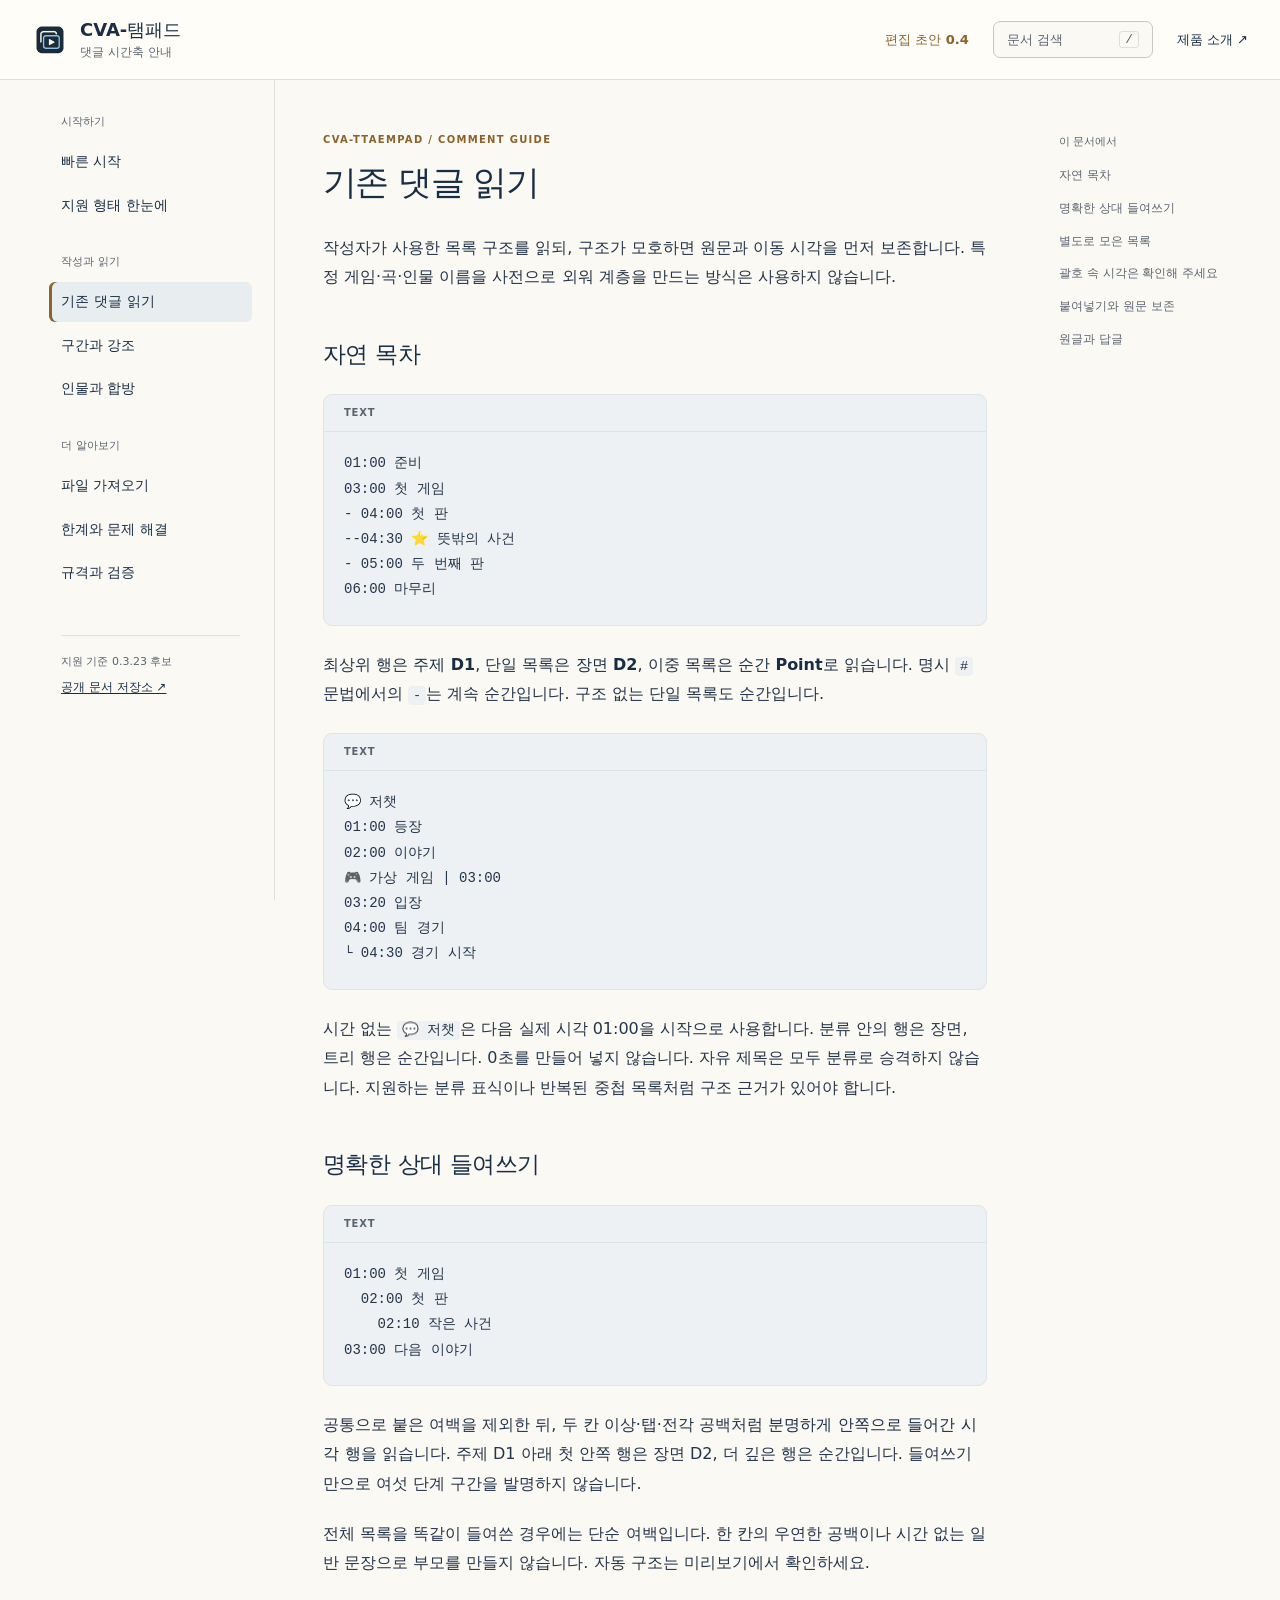
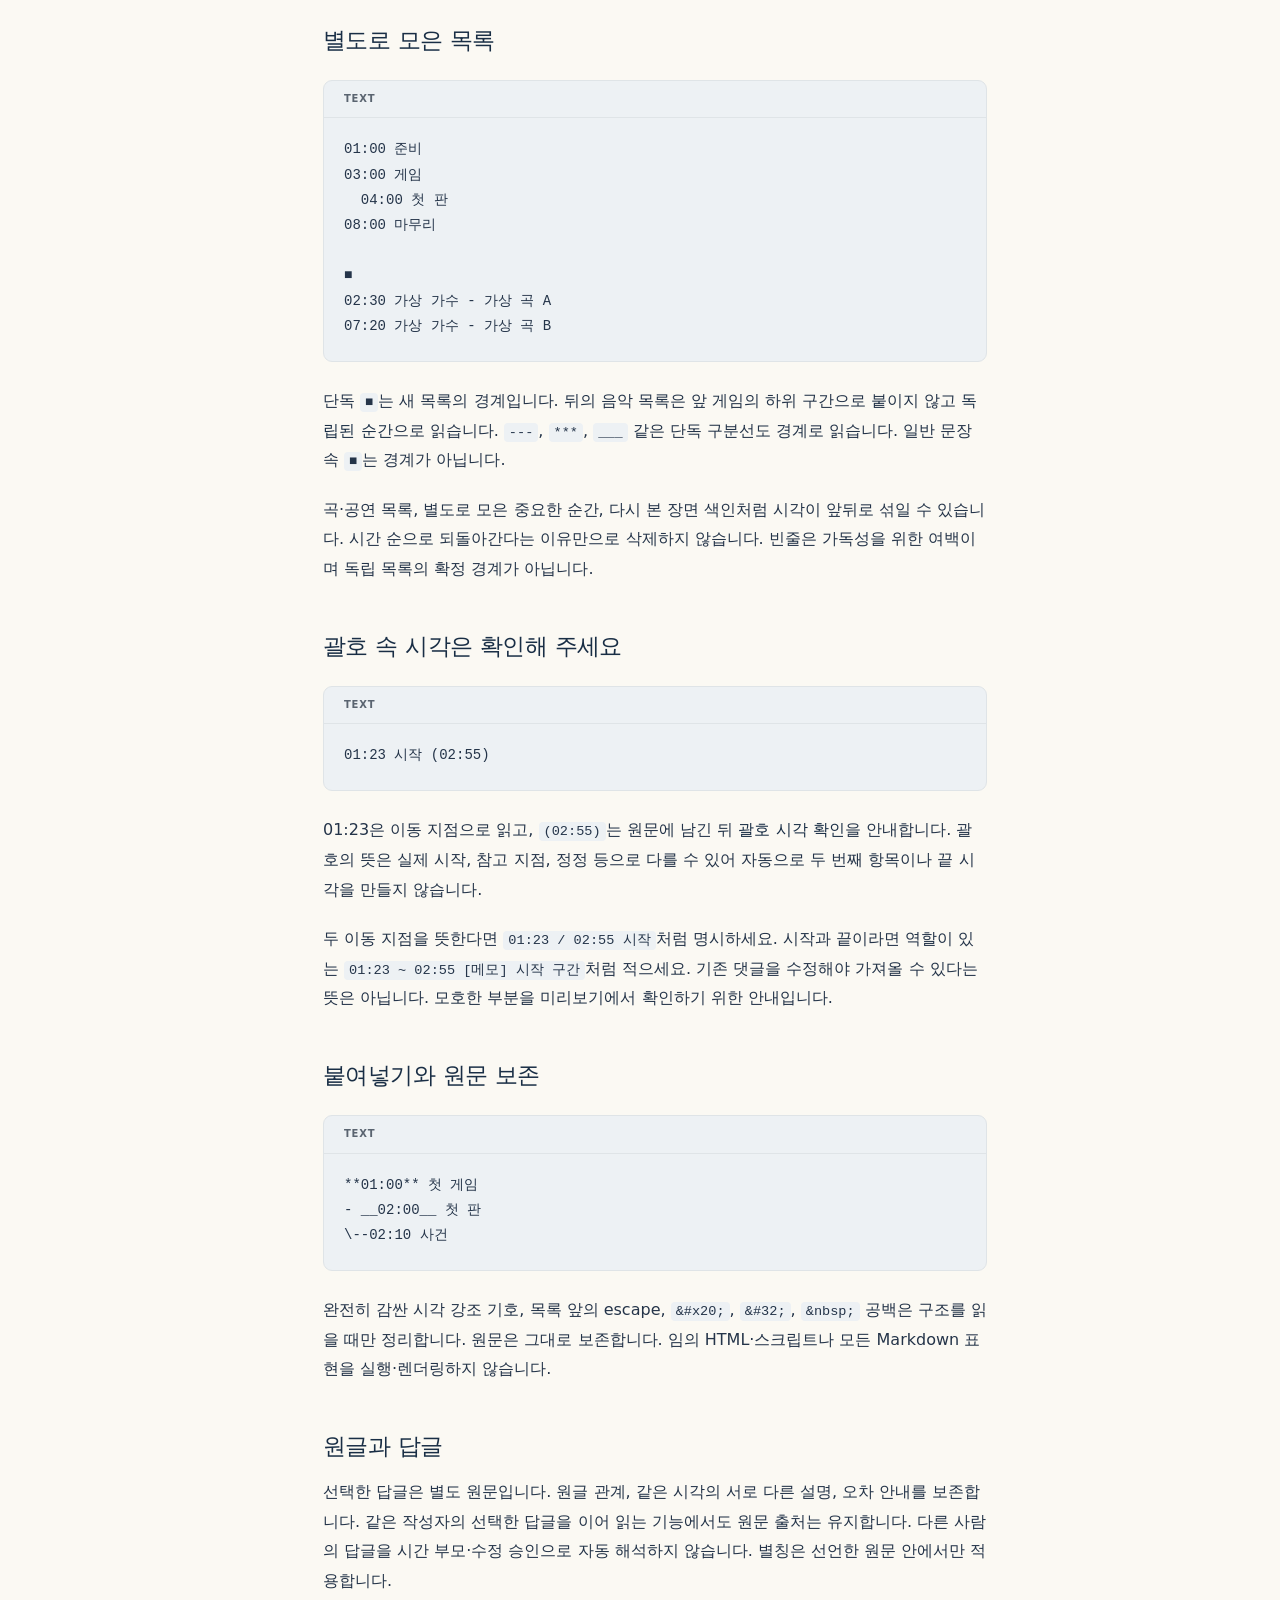
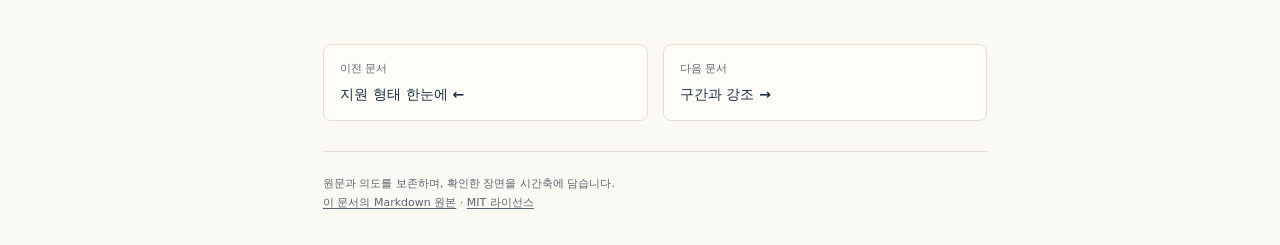
==== docs/existing.html @ ede3d22b "docs: publish selective CVA-탬패드 comment guide and reading site" ====
<!doctype html>
<html lang="ko">
<head>
  <meta charset="utf-8"><meta name="viewport" content="width=device-width,initial-scale=1">
  <title>기존 댓글 읽기 · CVA-탬패드 댓글 안내</title>
  <meta name="description" content="CVA-탬패드가 읽는 댓글 시각과 목차, 구간, 인물, 파일 형식을 예제로 설명합니다.">
  <meta name="color-scheme" content="light">
  <link rel="icon" href="assets/app-icon.png" type="image/png">
  <link rel="stylesheet" href="assets/site.css">
  <script src="assets/search-index.js" defer></script><script src="assets/site.js" defer></script>
</head>
<body>
  <a class="skip-link" href="#main">본문으로 건너뛰기</a>
  <header class="site-header">
    <a class="brand" href="index.html"><img src="assets/app-icon.png" alt="" width="36" height="36"><span>CVA-탬패드<small>댓글 시간축 안내</small></span></a>
    <div class="header-actions"><span class="version">편집 초안 0.4</span><button class="search-open" type="button" hidden>문서 검색 <kbd>/</kbd></button><a href="https://ttaem.com/brand/ttaempad">제품 소개 <span aria-hidden="true">↗</span></a></div>
  </header>
  <div class="site-layout">
    <aside class="sidebar"><details class="nav-drawer" open><summary>문서 목차</summary><nav aria-label="문서"><p class="nav-group">시작하기</p>
<a href="index.html">빠른 시작</a>
<a href="formats.html">지원 형태 한눈에</a>
<p class="nav-group">작성과 읽기</p>
<a href="existing.html" aria-current="page">기존 댓글 읽기</a>
<a href="ranges.html">구간과 강조</a>
<a href="people.html">인물과 합방</a>
<p class="nav-group">더 알아보기</p>
<a href="files.html">파일 가져오기</a>
<a href="limits.html">한계와 문제 해결</a>
<a href="reference.html">규격과 검증</a></nav><div class="sidebar-foot"><span>지원 기준 0.3.23 후보</span><a href="https://github.com/ttaem00/cva-ttaempad-timeline-spec">공개 문서 저장소 ↗</a></div></details></aside>
    <main id="main" tabindex="-1"><p class="eyebrow">CVA-TTAEMPAD / COMMENT GUIDE</p><article><h1 id="기존-댓글-읽기">기존 댓글 읽기</h1>
<p>작성자가 사용한 목록 구조를 읽되, 구조가 모호하면 원문과 이동 시각을 먼저 보존합니다. 특정 게임·곡·인물 이름을 사전으로 외워 계층을 만드는 방식은 사용하지 않습니다.</p>
<h2 id="자연-목차">자연 목차</h2>
<div class="code-example"><span class="code-label">TEXT</span><pre><code>01:00 준비
03:00 첫 게임
- 04:00 첫 판
--04:30 ⭐ 뜻밖의 사건
- 05:00 두 번째 판
06:00 마무리</code></pre></div>
<p>최상위 행은 <strong>주제 D1</strong>, 단일 목록은 <strong>장면 D2</strong>, 이중 목록은 <strong>순간 Point</strong>로 읽습니다. 명시 <code>#</code> 문법에서의 <code>-</code>는 계속 순간입니다. 구조 없는 단일 목록도 순간입니다.</p>
<div class="code-example"><span class="code-label">TEXT</span><pre><code>💬 저챗
01:00 등장
02:00 이야기
🎮 가상 게임 | 03:00
03:20 입장
04:00 팀 경기
└ 04:30 경기 시작</code></pre></div>
<p>시간 없는 <code>💬 저챗</code>은 다음 실제 시각 01:00을 시작으로 사용합니다. 분류 안의 행은 장면, 트리 행은 순간입니다. 0초를 만들어 넣지 않습니다. 자유 제목은 모두 분류로 승격하지 않습니다. 지원하는 분류 표식이나 반복된 중첩 목록처럼 구조 근거가 있어야 합니다.</p>
<h2 id="명확한-상대-들여쓰기">명확한 상대 들여쓰기</h2>
<div class="code-example"><span class="code-label">TEXT</span><pre><code>01:00 첫 게임
  02:00 첫 판
    02:10 작은 사건
03:00 다음 이야기</code></pre></div>
<p>공통으로 붙은 여백을 제외한 뒤, 두 칸 이상·탭·전각 공백처럼 <strong>분명하게 안쪽으로 들어간 시각 행</strong>을 읽습니다. 주제 D1 아래 첫 안쪽 행은 장면 D2, 더 깊은 행은 순간입니다. 들여쓰기만으로 여섯 단계 구간을 발명하지 않습니다.</p>
<p>전체 목록을 똑같이 들여쓴 경우에는 단순 여백입니다. 한 칸의 우연한 공백이나 시간 없는 일반 문장으로 부모를 만들지 않습니다. 자동 구조는 미리보기에서 확인하세요.</p>
<h2 id="별도로-모은-목록">별도로 모은 목록</h2>
<div class="code-example"><span class="code-label">TEXT</span><pre><code>01:00 준비
03:00 게임
  04:00 첫 판
08:00 마무리

■
02:30 가상 가수 - 가상 곡 A
07:20 가상 가수 - 가상 곡 B</code></pre></div>
<p>단독 <code>■</code>는 새 목록의 경계입니다. 뒤의 음악 목록은 앞 게임의 하위 구간으로 붙이지 않고 <strong>독립된 순간</strong>으로 읽습니다. <code>---</code>, <code>***</code>, <code>___</code> 같은 단독 구분선도 경계로 읽습니다. 일반 문장 속 <code>■</code>는 경계가 아닙니다.</p>
<p>곡·공연 목록, 별도로 모은 중요한 순간, 다시 본 장면 색인처럼 시각이 앞뒤로 섞일 수 있습니다. 시간 순으로 되돌아간다는 이유만으로 삭제하지 않습니다. 빈줄은 가독성을 위한 여백이며 독립 목록의 확정 경계가 아닙니다.</p>
<h2 id="괄호-속-시각은-확인해-주세요">괄호 속 시각은 확인해 주세요</h2>
<div class="code-example"><span class="code-label">TEXT</span><pre><code>01:23 시작 (02:55)</code></pre></div>
<p>01:23은 이동 지점으로 읽고, <code>(02:55)</code>는 원문에 남긴 뒤 <strong>괄호 시각 확인</strong>을 안내합니다. 괄호의 뜻은 실제 시작, 참고 지점, 정정 등으로 다를 수 있어 자동으로 두 번째 항목이나 끝 시각을 만들지 않습니다.</p>
<p>두 이동 지점을 뜻한다면 <code>01:23 / 02:55 시작</code>처럼 명시하세요. 시작과 끝이라면 역할이 있는 <code>01:23 ~ 02:55 [메모] 시작 구간</code>처럼 적으세요. 기존 댓글을 수정해야 가져올 수 있다는 뜻은 아닙니다. 모호한 부분을 미리보기에서 확인하기 위한 안내입니다.</p>
<h2 id="붙여넣기와-원문-보존">붙여넣기와 원문 보존</h2>
<div class="code-example"><span class="code-label">TEXT</span><pre><code>**01:00** 첫 게임
- __02:00__ 첫 판
\--02:10 사건</code></pre></div>
<p>완전히 감싼 시각 강조 기호, 목록 앞의 escape, <code>&amp;#x20;</code>, <code>&amp;#32;</code>, <code>&amp;nbsp;</code> 공백은 구조를 읽을 때만 정리합니다. 원문은 그대로 보존합니다. 임의 HTML·스크립트나 모든 Markdown 표현을 실행·렌더링하지 않습니다.</p>
<h2 id="원글과-답글">원글과 답글</h2>
<p>선택한 답글은 별도 원문입니다. 원글 관계, 같은 시각의 서로 다른 설명, 오차 안내를 보존합니다. 같은 작성자의 선택한 답글을 이어 읽는 기능에서도 원문 출처는 유지합니다. 다른 사람의 답글을 시간 부모·수정 승인으로 자동 해석하지 않습니다. 별칭은 선언한 원문 안에서만 적용합니다.</p></article><nav class="page-turn" aria-label="이전 다음 문서"><a href="formats.html"><small>이전 문서</small><span>지원 형태 한눈에 ←</span></a><a href="ranges.html"><small>다음 문서</small><span>구간과 강조 →</span></a></nav><footer>원문과 의도를 보존하며, 확인한 장면을 시간축에 담습니다.<br><a href="source/existing.md">이 문서의 Markdown 원본</a> · <a href="https://github.com/ttaem00/cva-ttaempad-timeline-spec/blob/main/LICENSE">MIT 라이선스</a></footer></main>
    <aside class="toc"><nav aria-label="현재 문서 목차"><p>이 문서에서</p><a class="toc-depth-2" href="#자연-목차">자연 목차</a><a class="toc-depth-2" href="#명확한-상대-들여쓰기">명확한 상대 들여쓰기</a><a class="toc-depth-2" href="#별도로-모은-목록">별도로 모은 목록</a><a class="toc-depth-2" href="#괄호-속-시각은-확인해-주세요">괄호 속 시각은 확인해 주세요</a><a class="toc-depth-2" href="#붙여넣기와-원문-보존">붙여넣기와 원문 보존</a><a class="toc-depth-2" href="#원글과-답글">원글과 답글</a></nav></aside>
  </div>
  <dialog id="search-dialog" aria-labelledby="search-title"><form method="dialog" class="search-head"><h2 id="search-title">문서 검색</h2><button aria-label="검색 닫기">닫기</button></form><label for="search-input">찾을 내용</label><input id="search-input" type="search" placeholder="예: 들여쓰기, 괄호, 합방" autocomplete="off"><p id="search-status" role="status">단어를 입력하면 문서를 찾습니다.</p><div id="search-results"></div></dialog>
  <noscript><p class="no-script">본문과 목차는 그대로 읽을 수 있습니다. 검색은 브라우저의 페이지 찾기(Ctrl+F)를 사용하세요.</p></noscript>
</body></html>
---- docs/assets/site.css ----
:root{--paper:#fbf9f3;--surface:#fffdf8;--navy:#192e45;--text:#243449;--muted:#5a6470;--brass:#8a622b;--line:#e2dfd5;--code:#edf1f4;--selected:#e8edf0;--focus:#285c91;font-family:system-ui,-apple-system,"Segoe UI","Malgun Gothic",sans-serif;color:var(--text);background:var(--paper);font-synthesis:none}*{box-sizing:border-box}body{margin:0}a{color:var(--navy);text-underline-offset:.2em}a:hover{color:#75551f}button,input,summary{font:inherit}button,summary{cursor:pointer}button{color:var(--navy);background:var(--surface);border:1px solid #c9c7bf;border-radius:7px;padding:.55rem .8rem}a:focus-visible,button:focus-visible,input:focus-visible,summary:focus-visible,.table-scroll:focus-visible{outline:3px solid var(--focus);outline-offset:4px}main:focus{outline:none}.skip-link{position:fixed;z-index:10;left:12px;top:10px;padding:10px 16px;background:var(--navy);color:white;transform:translateY(-160%)}.skip-link:focus{transform:translateY(0)}.site-header{height:80px;border-bottom:1px solid var(--line);display:flex;align-items:center;justify-content:space-between;padding:0 32px;gap:20px;background:var(--surface);position:sticky;top:0;z-index:3}.brand{display:flex;align-items:center;gap:12px;text-decoration:none;font-size:18px;font-weight:750}.brand small{display:block;font-size:12px;color:var(--muted);font-weight:500;margin-top:2px}.header-actions{display:flex;align-items:center;gap:24px;font-size:13px}.header-actions>a{text-decoration:none}.version{color:var(--brass);font-weight:600}.search-open{min-width:160px;text-align:left;background:var(--paper);color:var(--muted);font-size:13px}.search-open kbd{float:right;border:1px solid var(--line);padding:0 5px;border-radius:3px}.site-layout{display:grid;grid-template-columns:248px minmax(0,760px) 218px;max-width:1420px;margin:auto;justify-content:center}.sidebar{border-right:1px solid var(--line);padding:34px 22px;position:sticky;top:80px;height:calc(100vh - 80px);overflow-y:auto}.nav-drawer>summary{display:none}.sidebar nav{display:grid;gap:4px}.nav-group{font-size:11px;color:var(--muted);font-weight:650;margin:25px 12px 9px}.nav-group:first-child{margin-top:0}.sidebar nav>a{font-size:14px;text-decoration:none;padding:10px 12px;border-radius:6px;line-height:1.4}.sidebar nav>a[aria-current]{background:var(--selected);font-weight:700;color:var(--navy);box-shadow:inset 3px 0 var(--brass)}.sidebar-foot{margin:42px 12px 0;padding-top:18px;border-top:1px solid var(--line);display:grid;gap:10px;font-size:11px;color:var(--muted)}.sidebar-foot a{font-size:12px}main{padding:54px 48px 32px;min-width:0}.eyebrow{font-size:10px;letter-spacing:.13em;color:var(--brass);font-weight:650;margin:0 0 14px}article{font-size:16px;line-height:1.85;overflow-wrap:anywhere}h1,h2,h3,h4,h5,h6{color:var(--navy);line-height:1.4;letter-spacing:-.025em;scroll-margin-top:108px}h1{font-size:34px;margin:0 0 26px;letter-spacing:-.045em}h2{font-size:23px;margin:46px 0 15px}h3{font-size:19px;margin:32px 0 12px}h4,h5,h6{font-size:17px;margin:25px 0 10px}article p{margin:0 0 20px}article strong{font-weight:700;color:var(--navy)}article ul,article ol{padding-left:24px;margin:15px 0 25px}article li{padding-left:4px;margin:8px 0}article code{font-family:ui-monospace,"Cascadia Code",Consolas,monospace;background:var(--code);font-size:.85em;padding:2px 5px;border-radius:4px;word-break:normal}article pre{margin:0;white-space:pre;overflow-x:auto;padding:19px 20px 22px;line-height:1.8;font-size:14px;tab-size:2}article pre code{background:none;padding:0;font-size:inherit;border-radius:0}.code-example{background:var(--code);border:1px solid #dfe4e7;border-radius:9px;margin:24px 0}.code-label{display:block;font-size:10px;letter-spacing:.08em;font-weight:650;color:var(--muted);border-bottom:1px solid #dfe4e7;padding:9px 20px}article table{width:100%;border-collapse:collapse;font-size:13px;line-height:1.65}article th{text-align:left;color:var(--navy);background:#f0efe7;font-weight:700;white-space:nowrap}article th,article td{padding:12px 13px;border-bottom:1px solid var(--line);vertical-align:top}.table-scroll{overflow-x:auto;margin:23px 0;border:1px solid var(--line);border-radius:8px}article table tr:last-child td{border-bottom:0}article td code{font-size:12px}blockquote{margin:22px 0;border-left:3px solid var(--brass);padding:10px 18px;background:#f3efe4}.toc{padding:54px 24px;position:sticky;top:80px;height:calc(100vh - 80px);overflow-y:auto}.toc nav{display:grid;gap:13px}.toc p{font-size:11px;color:var(--muted);margin:0 0 4px}.toc a{font-size:12px;line-height:1.65;color:var(--muted);text-decoration:none}.toc a:hover{color:var(--navy);text-decoration:underline}.page-turn{display:flex;gap:15px;margin:48px 0 30px}.page-turn>a{flex:1;padding:16px;border:1px solid var(--line);border-radius:8px;text-decoration:none;background:var(--surface)}.page-turn small{display:block;font-size:11px;color:var(--muted);margin-bottom:8px}.page-turn span{font-size:14px;font-weight:600}footer{font-size:11px;line-height:1.8;color:var(--muted);padding-top:22px;border-top:1px solid var(--line)}footer a{color:var(--muted)}dialog{border:1px solid var(--line);border-radius:12px;padding:24px;width:min(640px,calc(100vw - 32px));max-height:80vh;color:var(--text);background:var(--surface)}dialog::backdrop{background:rgb(16 31 46 / .45)}.search-head{display:flex;align-items:center;justify-content:space-between;margin-bottom:20px}.search-head h2{font-size:20px;margin:0}dialog label{display:block;font-size:13px;font-weight:650;margin-bottom:8px}dialog input{width:100%;padding:12px 14px;border:1px solid #a9b4bc;border-radius:6px;background:white;color:var(--text)}#search-status{font-size:12px;color:var(--muted);line-height:1.6}#search-results{display:grid;gap:7px}#search-results a{display:block;padding:12px;border:1px solid var(--line);border-radius:6px;text-decoration:none;font-size:14px}.no-script{padding:10px 24px;font-size:12px;background:#f0eadb}[hidden]{display:none!important}@media(max-width:1250px){.site-layout{grid-template-columns:220px minmax(0,760px)}.toc{display:none}.sidebar{padding-left:17px;padding-right:17px}.site-header{padding:0 24px}}@media(max-width:800px){.site-header{height:auto;min-height:72px;padding:14px 20px;position:static;align-items:flex-start}.brand{font-size:16px;gap:8px}.brand img{width:32px;height:32px}.header-actions{gap:10px;flex-wrap:wrap;justify-content:flex-end}.header-actions>a,.version{display:none}.search-open{min-width:110px;padding:9px 10px}.site-layout{display:block}.sidebar{position:static;height:auto;border-right:0;border-bottom:1px solid var(--line);padding:0 20px;background:var(--surface)}.nav-drawer>summary{display:list-item;padding:15px 0;font-size:14px;font-weight:650}.nav-drawer nav{grid-template-columns:1fr 1fr;padding:6px 0 20px}.nav-group{grid-column:1/-1;margin:15px 12px 3px}.sidebar-foot{display:none}main{padding:36px 24px}h1{font-size:29px}h2{font-size:21px;margin-top:36px}article{font-size:15px}article pre{font-size:12px;padding:14px}.table-scroll{margin-left:0;margin-right:0}article th,article td{padding:10px;min-width:96px}h1,h2,h3{scroll-margin-top:24px}.eyebrow{font-size:9px}.page-turn{gap:10px}.page-turn>a{padding:12px}.page-turn span{font-size:13px}}@media print{.site-header,.sidebar,.toc,.page-turn,dialog,.no-script{display:none}.site-layout{display:block}main{padding:0;max-width:none}article{font-size:11pt}a{color:inherit}pre{white-space:pre-wrap!important}h2{break-after:avoid}.code-example,table{break-inside:avoid}footer{margin-top:24px}}
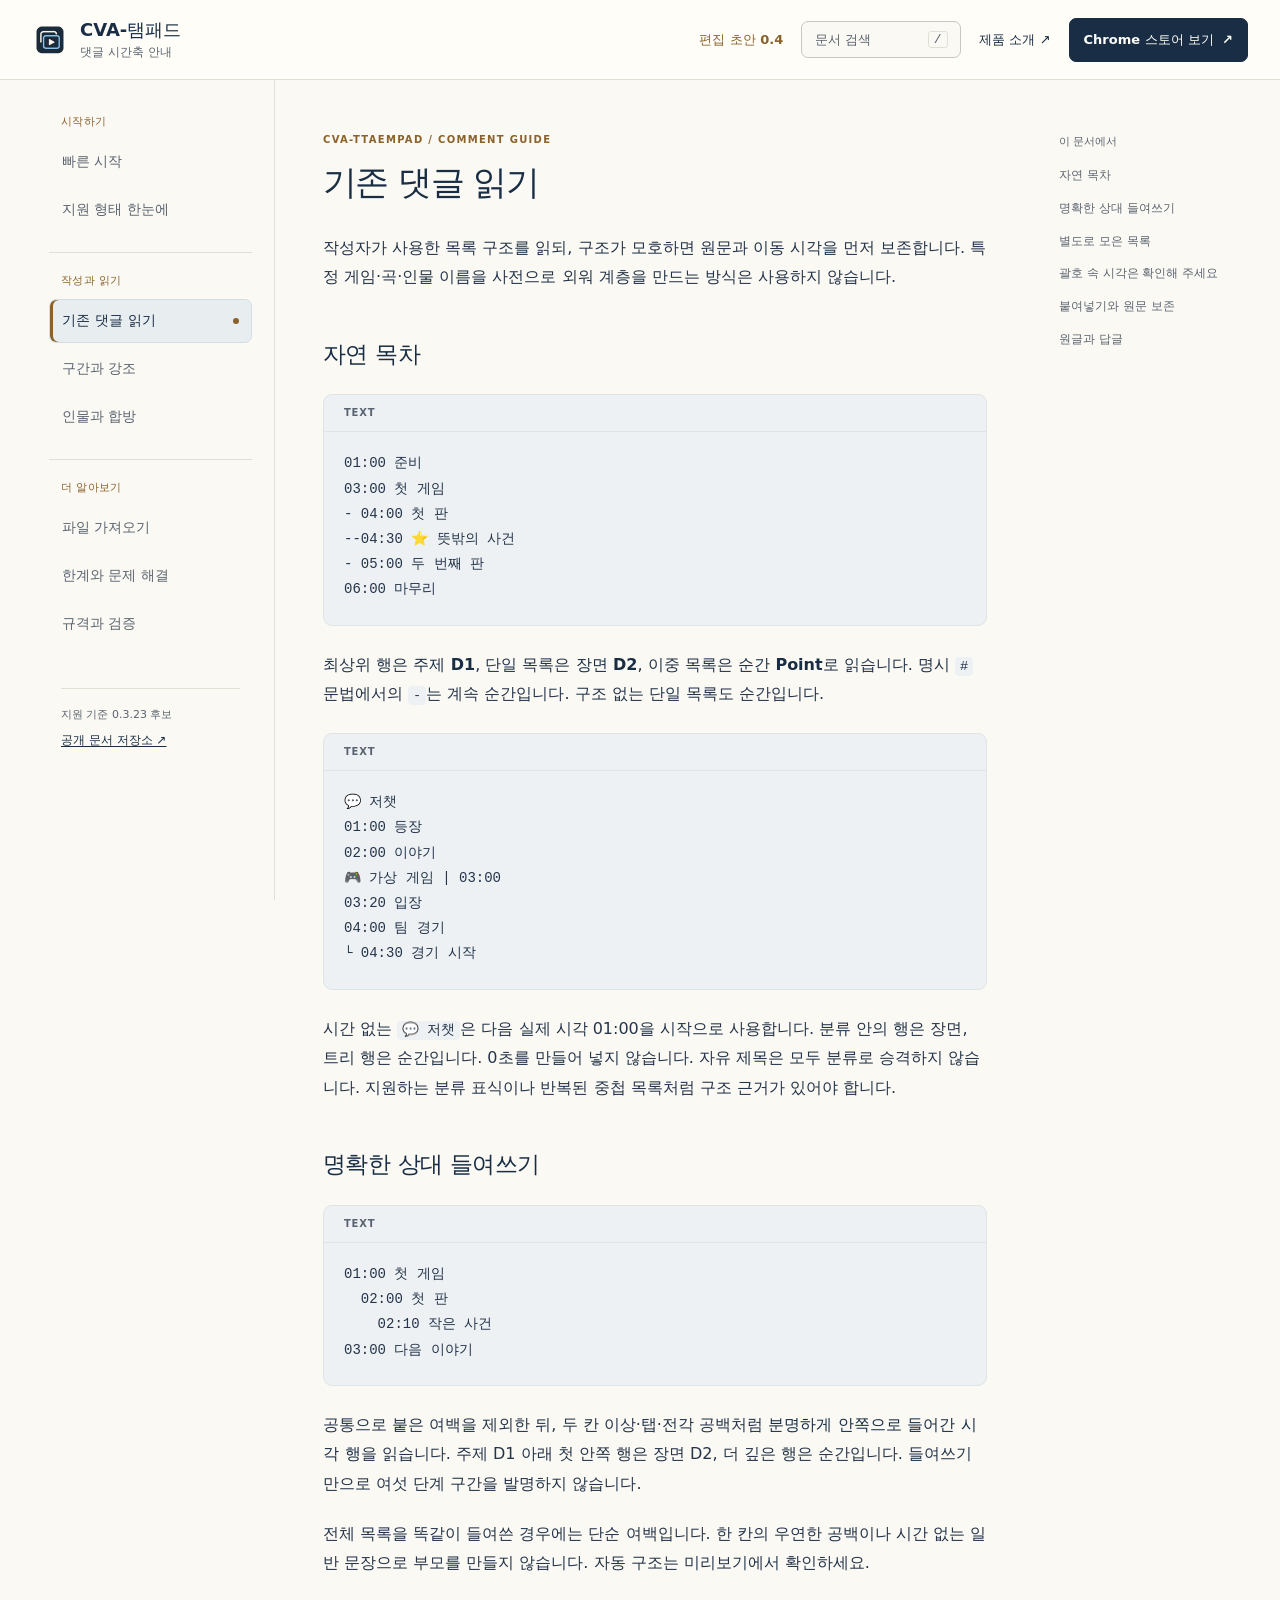
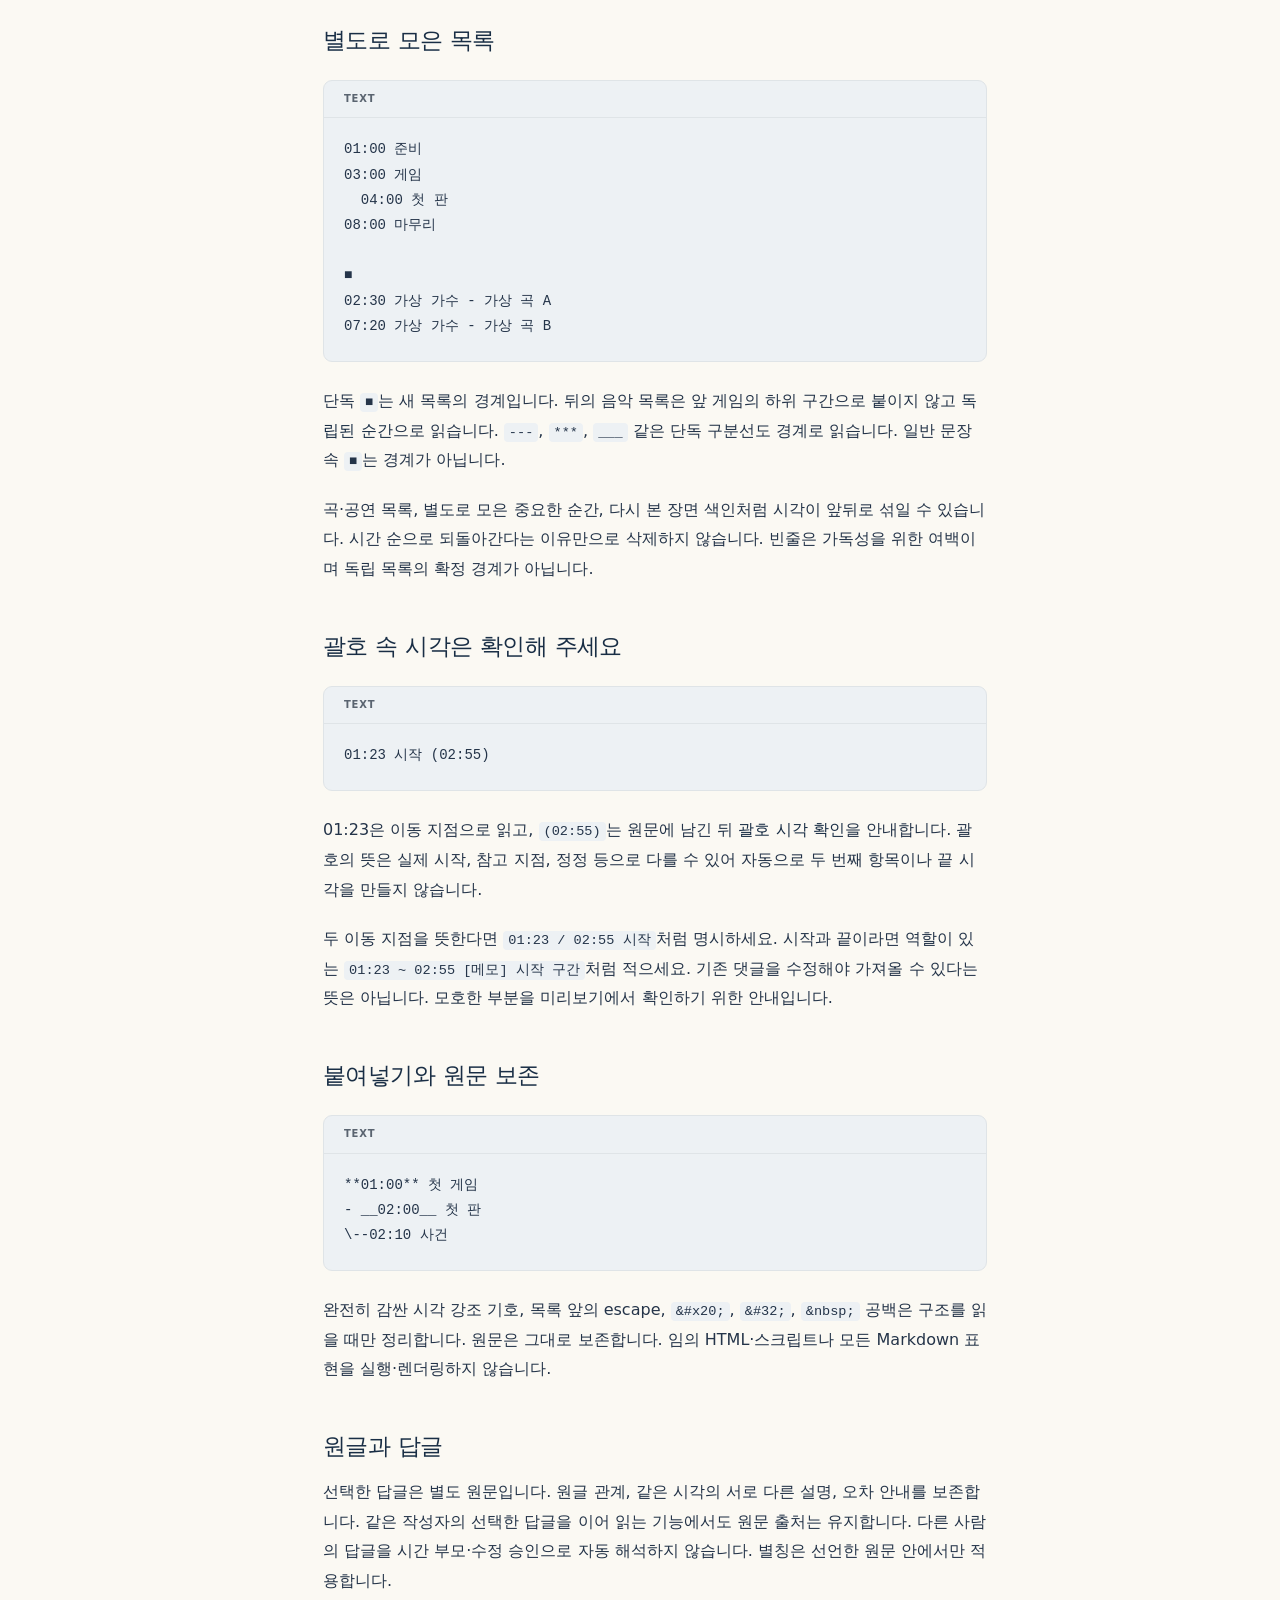
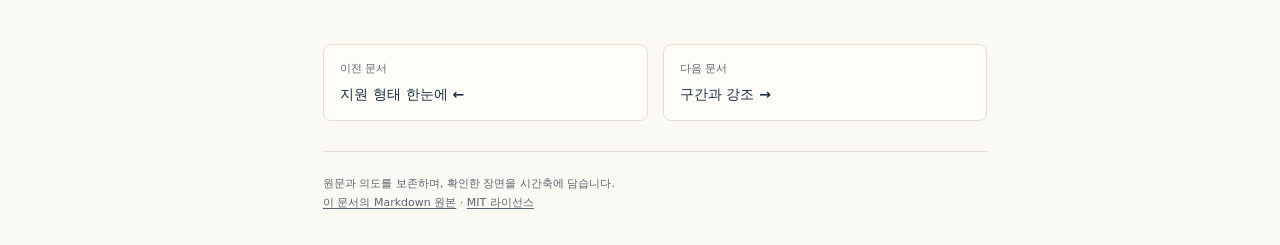
==== commit eabf788a: "docs: refine navigation and show actual editor timeline" ====
--- a/docs/existing.html
+++ b/docs/existing.html
@@ -13,20 +13,23 @@
   <a class="skip-link" href="#main">본문으로 건너뛰기</a>
   <header class="site-header">
     <a class="brand" href="index.html"><img src="assets/app-icon.png" alt="" width="36" height="36"><span>CVA-탬패드<small>댓글 시간축 안내</small></span></a>
-    <div class="header-actions"><span class="version">편집 초안 0.4</span><button class="search-open" type="button" hidden>문서 검색 <kbd>/</kbd></button><a href="https://ttaem.com/brand/ttaempad">제품 소개 <span aria-hidden="true">↗</span></a></div>
+    <div class="header-actions"><span class="version">편집 초안 0.4</span><button class="search-open" type="button" hidden>문서 검색 <kbd>/</kbd></button><a class="product-link" href="https://ttaem.com/brand/ttaempad">제품 소개 <span aria-hidden="true">↗</span></a><a class="store-cta" href="https://chromewebstore.google.com/detail/ajokeikoipagcdnpdkkbamidkjgeghon/preview?hl=ko&amp;authuser=0">Chrome 스토어 보기 <span aria-hidden="true">↗</span></a></div>
   </header>
   <div class="site-layout">
-    <aside class="sidebar"><details class="nav-drawer" open><summary>문서 목차</summary><nav aria-label="문서"><p class="nav-group">시작하기</p>
+    <aside class="sidebar"><details class="nav-drawer" open><summary>문서 목차</summary><nav aria-label="문서"><div class="nav-section" role="group" aria-labelledby="nav-시작하기"><p id="nav-시작하기" class="nav-group">시작하기</p>
 <a href="index.html">빠른 시작</a>
 <a href="formats.html">지원 형태 한눈에</a>
-<p class="nav-group">작성과 읽기</p>
+</div>
+<div class="nav-section" role="group" aria-labelledby="nav-작성과-읽기"><p id="nav-작성과-읽기" class="nav-group">작성과 읽기</p>
 <a href="existing.html" aria-current="page">기존 댓글 읽기</a>
 <a href="ranges.html">구간과 강조</a>
 <a href="people.html">인물과 합방</a>
-<p class="nav-group">더 알아보기</p>
+</div>
+<div class="nav-section" role="group" aria-labelledby="nav-더-알아보기"><p id="nav-더-알아보기" class="nav-group">더 알아보기</p>
 <a href="files.html">파일 가져오기</a>
 <a href="limits.html">한계와 문제 해결</a>
-<a href="reference.html">규격과 검증</a></nav><div class="sidebar-foot"><span>지원 기준 0.3.23 후보</span><a href="https://github.com/ttaem00/cva-ttaempad-timeline-spec">공개 문서 저장소 ↗</a></div></details></aside>
+<a href="reference.html">규격과 검증</a>
+</div></nav><div class="sidebar-foot"><span>지원 기준 0.3.23 후보</span><a href="https://github.com/ttaem00/cva-ttaempad-timeline-spec">공개 문서 저장소 ↗</a></div></details></aside>
     <main id="main" tabindex="-1"><p class="eyebrow">CVA-TTAEMPAD / COMMENT GUIDE</p><article><h1 id="기존-댓글-읽기">기존 댓글 읽기</h1>
 <p>작성자가 사용한 목록 구조를 읽되, 구조가 모호하면 원문과 이동 시각을 먼저 보존합니다. 특정 게임·곡·인물 이름을 사전으로 외워 계층을 만드는 방식은 사용하지 않습니다.</p>
 <h2 id="자연-목차">자연 목차</h2>
--- a/docs/assets/site.css
+++ b/docs/assets/site.css
@@ -1 +1,138 @@
-:root{--paper:#fbf9f3;--surface:#fffdf8;--navy:#192e45;--text:#243449;--muted:#5a6470;--brass:#8a622b;--line:#e2dfd5;--code:#edf1f4;--selected:#e8edf0;--focus:#285c91;font-family:system-ui,-apple-system,"Segoe UI","Malgun Gothic",sans-serif;color:var(--text);background:var(--paper);font-synthesis:none}*{box-sizing:border-box}body{margin:0}a{color:var(--navy);text-underline-offset:.2em}a:hover{color:#75551f}button,input,summary{font:inherit}button,summary{cursor:pointer}button{color:var(--navy);background:var(--surface);border:1px solid #c9c7bf;border-radius:7px;padding:.55rem .8rem}a:focus-visible,button:focus-visible,input:focus-visible,summary:focus-visible,.table-scroll:focus-visible{outline:3px solid var(--focus);outline-offset:4px}main:focus{outline:none}.skip-link{position:fixed;z-index:10;left:12px;top:10px;padding:10px 16px;background:var(--navy);color:white;transform:translateY(-160%)}.skip-link:focus{transform:translateY(0)}.site-header{height:80px;border-bottom:1px solid var(--line);display:flex;align-items:center;justify-content:space-between;padding:0 32px;gap:20px;background:var(--surface);position:sticky;top:0;z-index:3}.brand{display:flex;align-items:center;gap:12px;text-decoration:none;font-size:18px;font-weight:750}.brand small{display:block;font-size:12px;color:var(--muted);font-weight:500;margin-top:2px}.header-actions{display:flex;align-items:center;gap:24px;font-size:13px}.header-actions>a{text-decoration:none}.version{color:var(--brass);font-weight:600}.search-open{min-width:160px;text-align:left;background:var(--paper);color:var(--muted);font-size:13px}.search-open kbd{float:right;border:1px solid var(--line);padding:0 5px;border-radius:3px}.site-layout{display:grid;grid-template-columns:248px minmax(0,760px) 218px;max-width:1420px;margin:auto;justify-content:center}.sidebar{border-right:1px solid var(--line);padding:34px 22px;position:sticky;top:80px;height:calc(100vh - 80px);overflow-y:auto}.nav-drawer>summary{display:none}.sidebar nav{display:grid;gap:4px}.nav-group{font-size:11px;color:var(--muted);font-weight:650;margin:25px 12px 9px}.nav-group:first-child{margin-top:0}.sidebar nav>a{font-size:14px;text-decoration:none;padding:10px 12px;border-radius:6px;line-height:1.4}.sidebar nav>a[aria-current]{background:var(--selected);font-weight:700;color:var(--navy);box-shadow:inset 3px 0 var(--brass)}.sidebar-foot{margin:42px 12px 0;padding-top:18px;border-top:1px solid var(--line);display:grid;gap:10px;font-size:11px;color:var(--muted)}.sidebar-foot a{font-size:12px}main{padding:54px 48px 32px;min-width:0}.eyebrow{font-size:10px;letter-spacing:.13em;color:var(--brass);font-weight:650;margin:0 0 14px}article{font-size:16px;line-height:1.85;overflow-wrap:anywhere}h1,h2,h3,h4,h5,h6{color:var(--navy);line-height:1.4;letter-spacing:-.025em;scroll-margin-top:108px}h1{font-size:34px;margin:0 0 26px;letter-spacing:-.045em}h2{font-size:23px;margin:46px 0 15px}h3{font-size:19px;margin:32px 0 12px}h4,h5,h6{font-size:17px;margin:25px 0 10px}article p{margin:0 0 20px}article strong{font-weight:700;color:var(--navy)}article ul,article ol{padding-left:24px;margin:15px 0 25px}article li{padding-left:4px;margin:8px 0}article code{font-family:ui-monospace,"Cascadia Code",Consolas,monospace;background:var(--code);font-size:.85em;padding:2px 5px;border-radius:4px;word-break:normal}article pre{margin:0;white-space:pre;overflow-x:auto;padding:19px 20px 22px;line-height:1.8;font-size:14px;tab-size:2}article pre code{background:none;padding:0;font-size:inherit;border-radius:0}.code-example{background:var(--code);border:1px solid #dfe4e7;border-radius:9px;margin:24px 0}.code-label{display:block;font-size:10px;letter-spacing:.08em;font-weight:650;color:var(--muted);border-bottom:1px solid #dfe4e7;padding:9px 20px}article table{width:100%;border-collapse:collapse;font-size:13px;line-height:1.65}article th{text-align:left;color:var(--navy);background:#f0efe7;font-weight:700;white-space:nowrap}article th,article td{padding:12px 13px;border-bottom:1px solid var(--line);vertical-align:top}.table-scroll{overflow-x:auto;margin:23px 0;border:1px solid var(--line);border-radius:8px}article table tr:last-child td{border-bottom:0}article td code{font-size:12px}blockquote{margin:22px 0;border-left:3px solid var(--brass);padding:10px 18px;background:#f3efe4}.toc{padding:54px 24px;position:sticky;top:80px;height:calc(100vh - 80px);overflow-y:auto}.toc nav{display:grid;gap:13px}.toc p{font-size:11px;color:var(--muted);margin:0 0 4px}.toc a{font-size:12px;line-height:1.65;color:var(--muted);text-decoration:none}.toc a:hover{color:var(--navy);text-decoration:underline}.page-turn{display:flex;gap:15px;margin:48px 0 30px}.page-turn>a{flex:1;padding:16px;border:1px solid var(--line);border-radius:8px;text-decoration:none;background:var(--surface)}.page-turn small{display:block;font-size:11px;color:var(--muted);margin-bottom:8px}.page-turn span{font-size:14px;font-weight:600}footer{font-size:11px;line-height:1.8;color:var(--muted);padding-top:22px;border-top:1px solid var(--line)}footer a{color:var(--muted)}dialog{border:1px solid var(--line);border-radius:12px;padding:24px;width:min(640px,calc(100vw - 32px));max-height:80vh;color:var(--text);background:var(--surface)}dialog::backdrop{background:rgb(16 31 46 / .45)}.search-head{display:flex;align-items:center;justify-content:space-between;margin-bottom:20px}.search-head h2{font-size:20px;margin:0}dialog label{display:block;font-size:13px;font-weight:650;margin-bottom:8px}dialog input{width:100%;padding:12px 14px;border:1px solid #a9b4bc;border-radius:6px;background:white;color:var(--text)}#search-status{font-size:12px;color:var(--muted);line-height:1.6}#search-results{display:grid;gap:7px}#search-results a{display:block;padding:12px;border:1px solid var(--line);border-radius:6px;text-decoration:none;font-size:14px}.no-script{padding:10px 24px;font-size:12px;background:#f0eadb}[hidden]{display:none!important}@media(max-width:1250px){.site-layout{grid-template-columns:220px minmax(0,760px)}.toc{display:none}.sidebar{padding-left:17px;padding-right:17px}.site-header{padding:0 24px}}@media(max-width:800px){.site-header{height:auto;min-height:72px;padding:14px 20px;position:static;align-items:flex-start}.brand{font-size:16px;gap:8px}.brand img{width:32px;height:32px}.header-actions{gap:10px;flex-wrap:wrap;justify-content:flex-end}.header-actions>a,.version{display:none}.search-open{min-width:110px;padding:9px 10px}.site-layout{display:block}.sidebar{position:static;height:auto;border-right:0;border-bottom:1px solid var(--line);padding:0 20px;background:var(--surface)}.nav-drawer>summary{display:list-item;padding:15px 0;font-size:14px;font-weight:650}.nav-drawer nav{grid-template-columns:1fr 1fr;padding:6px 0 20px}.nav-group{grid-column:1/-1;margin:15px 12px 3px}.sidebar-foot{display:none}main{padding:36px 24px}h1{font-size:29px}h2{font-size:21px;margin-top:36px}article{font-size:15px}article pre{font-size:12px;padding:14px}.table-scroll{margin-left:0;margin-right:0}article th,article td{padding:10px;min-width:96px}h1,h2,h3{scroll-margin-top:24px}.eyebrow{font-size:9px}.page-turn{gap:10px}.page-turn>a{padding:12px}.page-turn span{font-size:13px}}@media print{.site-header,.sidebar,.toc,.page-turn,dialog,.no-script{display:none}.site-layout{display:block}main{padding:0;max-width:none}article{font-size:11pt}a{color:inherit}pre{white-space:pre-wrap!important}h2{break-after:avoid}.code-example,table{break-inside:avoid}footer{margin-top:24px}}
+:root{--paper:#fbf9f3;--surface:#fffdf8;--navy:#192e45;--text:#243449;--muted:#5a6470;--brass:#8a622b;--line:#e2dfd5;--code:#edf1f4;--selected:#e8edf0;--focus:#285c91;font-family:system-ui,-apple-system,"Segoe UI","Malgun Gothic",sans-serif;color:var(--text);background:var(--paper);font-synthesis:none}
+*{box-sizing:border-box}
+body{margin:0}
+a{color:var(--navy);text-underline-offset:.2em}
+a:hover{color:#75551f}
+button,input,summary{font:inherit}
+button,summary{cursor:pointer}
+button{color:var(--navy);background:var(--surface);border:1px solid #c9c7bf;border-radius:7px;padding:.55rem .8rem}
+a:focus-visible,button:focus-visible,input:focus-visible,summary:focus-visible,.table-scroll:focus-visible{outline:3px solid var(--focus);outline-offset:4px}
+main:focus{outline:none}
+.skip-link{position:fixed;z-index:10;left:12px;top:10px;padding:10px 16px;background:var(--navy);color:white;transform:translateY(-160%)}
+.skip-link:focus{transform:translateY(0)}
+.site-header{height:80px;border-bottom:1px solid var(--line);display:flex;align-items:center;justify-content:space-between;padding:0 32px;gap:20px;background:var(--surface);position:sticky;top:0;z-index:3}
+.brand{display:flex;align-items:center;gap:12px;text-decoration:none;font-size:18px;font-weight:750}
+.brand small{display:block;font-size:12px;color:var(--muted);font-weight:500;margin-top:2px}
+.header-actions{display:flex;align-items:center;gap:18px;font-size:13px;min-width:0}
+.header-actions>a{text-decoration:none}
+.store-cta{display:inline-flex;align-items:center;justify-content:center;gap:8px;min-height:44px;padding:10px 14px;border:1px solid var(--navy);border-radius:7px;background:var(--navy);color:var(--surface);font-weight:650;white-space:nowrap}
+.store-cta:hover{background:#284461;border-color:#284461;color:var(--surface)}
+.version{color:var(--brass);font-weight:600}
+.search-open{min-width:160px;text-align:left;background:var(--paper);color:var(--muted);font-size:13px}
+.search-open kbd{float:right;border:1px solid var(--line);padding:0 5px;border-radius:3px}
+.site-layout{display:grid;grid-template-columns:248px minmax(0,760px) 218px;max-width:1420px;margin:auto;justify-content:center}
+.sidebar{border-right:1px solid var(--line);padding:34px 22px;position:sticky;top:80px;height:calc(100vh - 80px);overflow-y:auto}
+.nav-drawer>summary{display:none}
+.sidebar nav{display:grid;gap:20px}
+.nav-section{display:grid;gap:4px;min-width:0}
+.nav-section+.nav-section{padding-top:20px;border-top:1px solid var(--line)}
+.nav-group{font-size:11px;color:var(--brass);font-weight:700;letter-spacing:.025em;margin:0 12px 7px}
+.nav-section>a{display:flex;align-items:center;justify-content:space-between;gap:10px;min-height:44px;font-size:14px;text-decoration:none;padding:10px 12px;border:1px solid transparent;border-radius:7px;line-height:1.4;color:var(--muted)}
+.nav-section>a:hover{background:#f0eee7;color:var(--navy)}
+.nav-section>a[aria-current]{background:var(--selected);border-color:#d4dde3;font-weight:700;color:var(--navy);box-shadow:inset 3px 0 var(--brass)}
+.nav-section>a[aria-current]::after{content:"";width:6px;height:6px;flex:0 0 6px;border-radius:50%;background:var(--brass)}
+.sidebar-foot{margin:42px 12px 0;padding-top:18px;border-top:1px solid var(--line);display:grid;gap:10px;font-size:11px;color:var(--muted)}
+.sidebar-foot a{font-size:12px}
+main{padding:54px 48px 32px;min-width:0}
+.eyebrow{font-size:10px;letter-spacing:.13em;color:var(--brass);font-weight:650;margin:0 0 14px}
+article{font-size:16px;line-height:1.85;overflow-wrap:anywhere}
+h1,h2,h3,h4,h5,h6{color:var(--navy);line-height:1.4;letter-spacing:-.025em;scroll-margin-top:108px}
+h1{font-size:34px;margin:0 0 26px;letter-spacing:-.045em}
+h2{font-size:23px;margin:46px 0 15px}
+h3{font-size:19px;margin:32px 0 12px}
+h4,h5,h6{font-size:17px;margin:25px 0 10px}
+article p{margin:0 0 20px}
+article strong{font-weight:700;color:var(--navy)}
+.screen-figure{margin:24px 0 30px;padding:10px;border:1px solid var(--line);border-radius:10px;background:var(--surface)}
+.screen-figure>a{display:block;border-radius:5px}
+.screen-figure img{display:block;width:100%;height:auto;border-radius:5px}
+.screen-figure figcaption{margin:11px 3px 2px;font-size:12px;line-height:1.6;color:var(--muted)}
+article ul,article ol{padding-left:24px;margin:15px 0 25px}
+article li{padding-left:4px;margin:8px 0}
+article code{font-family:ui-monospace,"Cascadia Code",Consolas,monospace;background:var(--code);font-size:.85em;padding:2px 5px;border-radius:4px;word-break:normal}
+article pre{margin:0;white-space:pre;overflow-x:auto;padding:19px 20px 22px;line-height:1.8;font-size:14px;tab-size:2}
+article pre code{background:none;padding:0;font-size:inherit;border-radius:0}
+.code-example{background:var(--code);border:1px solid #dfe4e7;border-radius:9px;margin:24px 0}
+.code-label{display:block;font-size:10px;letter-spacing:.08em;font-weight:650;color:var(--muted);border-bottom:1px solid #dfe4e7;padding:9px 20px}
+article table{width:100%;border-collapse:collapse;font-size:13px;line-height:1.65}
+article th{text-align:left;color:var(--navy);background:#f0efe7;font-weight:700;white-space:nowrap}
+article th,article td{padding:12px 13px;border-bottom:1px solid var(--line);vertical-align:top}
+.table-scroll{overflow-x:auto;margin:23px 0;border:1px solid var(--line);border-radius:8px}
+article table tr:last-child td{border-bottom:0}
+article td code{font-size:12px}
+blockquote{margin:22px 0;border-left:3px solid var(--brass);padding:10px 18px;background:#f3efe4}
+.toc{padding:54px 24px;position:sticky;top:80px;height:calc(100vh - 80px);overflow-y:auto}
+.toc nav{display:grid;gap:13px}
+.toc p{font-size:11px;color:var(--muted);margin:0 0 4px}
+.toc a{font-size:12px;line-height:1.65;color:var(--muted);text-decoration:none}
+.toc a:hover{color:var(--navy);text-decoration:underline}
+.page-turn{display:flex;gap:15px;margin:48px 0 30px}
+.page-turn>a{flex:1;padding:16px;border:1px solid var(--line);border-radius:8px;text-decoration:none;background:var(--surface)}
+.page-turn small{display:block;font-size:11px;color:var(--muted);margin-bottom:8px}
+.page-turn span{font-size:14px;font-weight:600}
+footer{font-size:11px;line-height:1.8;color:var(--muted);padding-top:22px;border-top:1px solid var(--line)}
+footer a{color:var(--muted)}
+dialog{border:1px solid var(--line);border-radius:12px;padding:24px;width:min(640px,calc(100vw - 32px));max-height:80vh;color:var(--text);background:var(--surface)}
+dialog::backdrop{background:rgb(16 31 46 / .45)}
+.search-head{display:flex;align-items:center;justify-content:space-between;margin-bottom:20px}
+.search-head h2{font-size:20px;margin:0}
+dialog label{display:block;font-size:13px;font-weight:650;margin-bottom:8px}
+dialog input{width:100%;padding:12px 14px;border:1px solid #a9b4bc;border-radius:6px;background:white;color:var(--text)}
+#search-status{font-size:12px;color:var(--muted);line-height:1.6}
+#search-results{display:grid;gap:7px}
+#search-results a{display:block;padding:12px;border:1px solid var(--line);border-radius:6px;text-decoration:none;font-size:14px}
+.no-script{padding:10px 24px;font-size:12px;background:#f0eadb}
+[hidden]{display:none!important}
+@media(max-width:1250px){
+.site-layout{grid-template-columns:220px minmax(0,760px)}
+.toc{display:none}
+.sidebar{padding-left:17px;padding-right:17px}
+.site-header{padding:0 24px}
+}
+@media(max-width:800px){
+.site-header{height:auto;min-height:72px;padding:14px 20px;position:static;align-items:center;flex-wrap:wrap;gap:12px}
+.brand{font-size:16px;gap:8px}
+.brand img{width:32px;height:32px}
+.header-actions{gap:10px;flex-wrap:wrap;justify-content:flex-end}
+.header-actions>.product-link,.version{display:none}
+.search-open{min-width:110px;padding:9px 10px}
+.site-layout{display:block}
+.sidebar{position:static;height:auto;border-right:0;border-bottom:1px solid var(--line);padding:0 20px;background:var(--surface)}
+.nav-drawer>summary{display:list-item;padding:15px 0;font-size:14px;font-weight:650}
+.nav-drawer nav{gap:16px;padding:6px 0 20px}
+.nav-section{grid-template-columns:repeat(2,minmax(0,1fr))}
+.nav-section+.nav-section{padding-top:16px}
+.nav-group{grid-column:1/-1;margin:0 12px 3px}
+.sidebar-foot{display:none}
+main{padding:36px 24px}
+h1{font-size:29px}
+h2{font-size:21px;margin-top:36px}
+article{font-size:15px}
+article pre{font-size:12px;padding:14px}
+.table-scroll{margin-left:0;margin-right:0}
+article th,article td{padding:10px;min-width:96px}
+h1,h2,h3{scroll-margin-top:24px}
+.eyebrow{font-size:9px}
+.page-turn{gap:10px}
+.page-turn>a{padding:12px}
+.page-turn span{font-size:13px}
+}
+@media(max-width:480px){
+.header-actions{width:100%;justify-content:flex-start}
+.search-open{flex:1;min-width:0}
+.store-cta{padding:10px 12px}
+.screen-figure{padding:6px}
+.screen-figure figcaption{font-size:11px}
+}
+@media print{
+.site-header,.sidebar,.toc,.page-turn,dialog,.no-script{display:none}
+.site-layout{display:block}
+main{padding:0;max-width:none}
+article{font-size:11pt}
+a{color:inherit}
+pre{white-space:pre-wrap!important}
+h2{break-after:avoid}
+.code-example,table{break-inside:avoid}
+footer{margin-top:24px}
+}
+
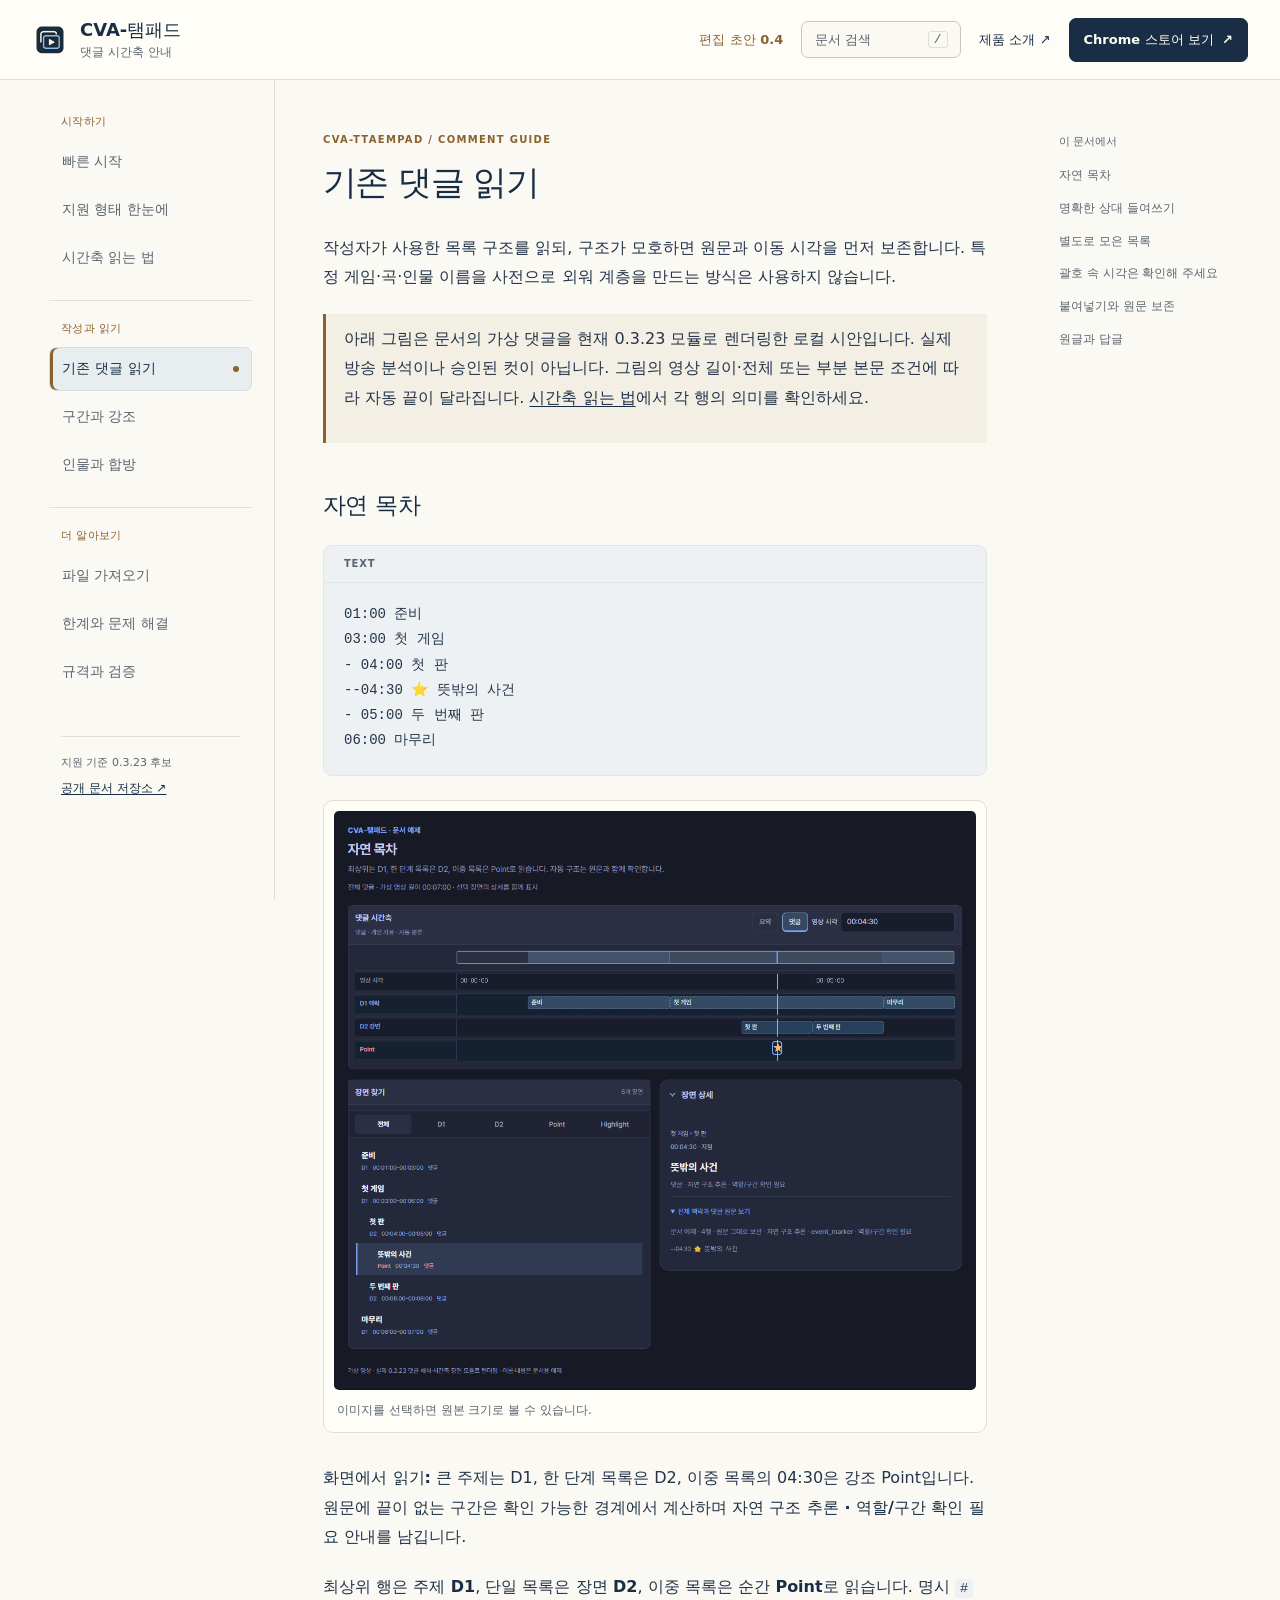
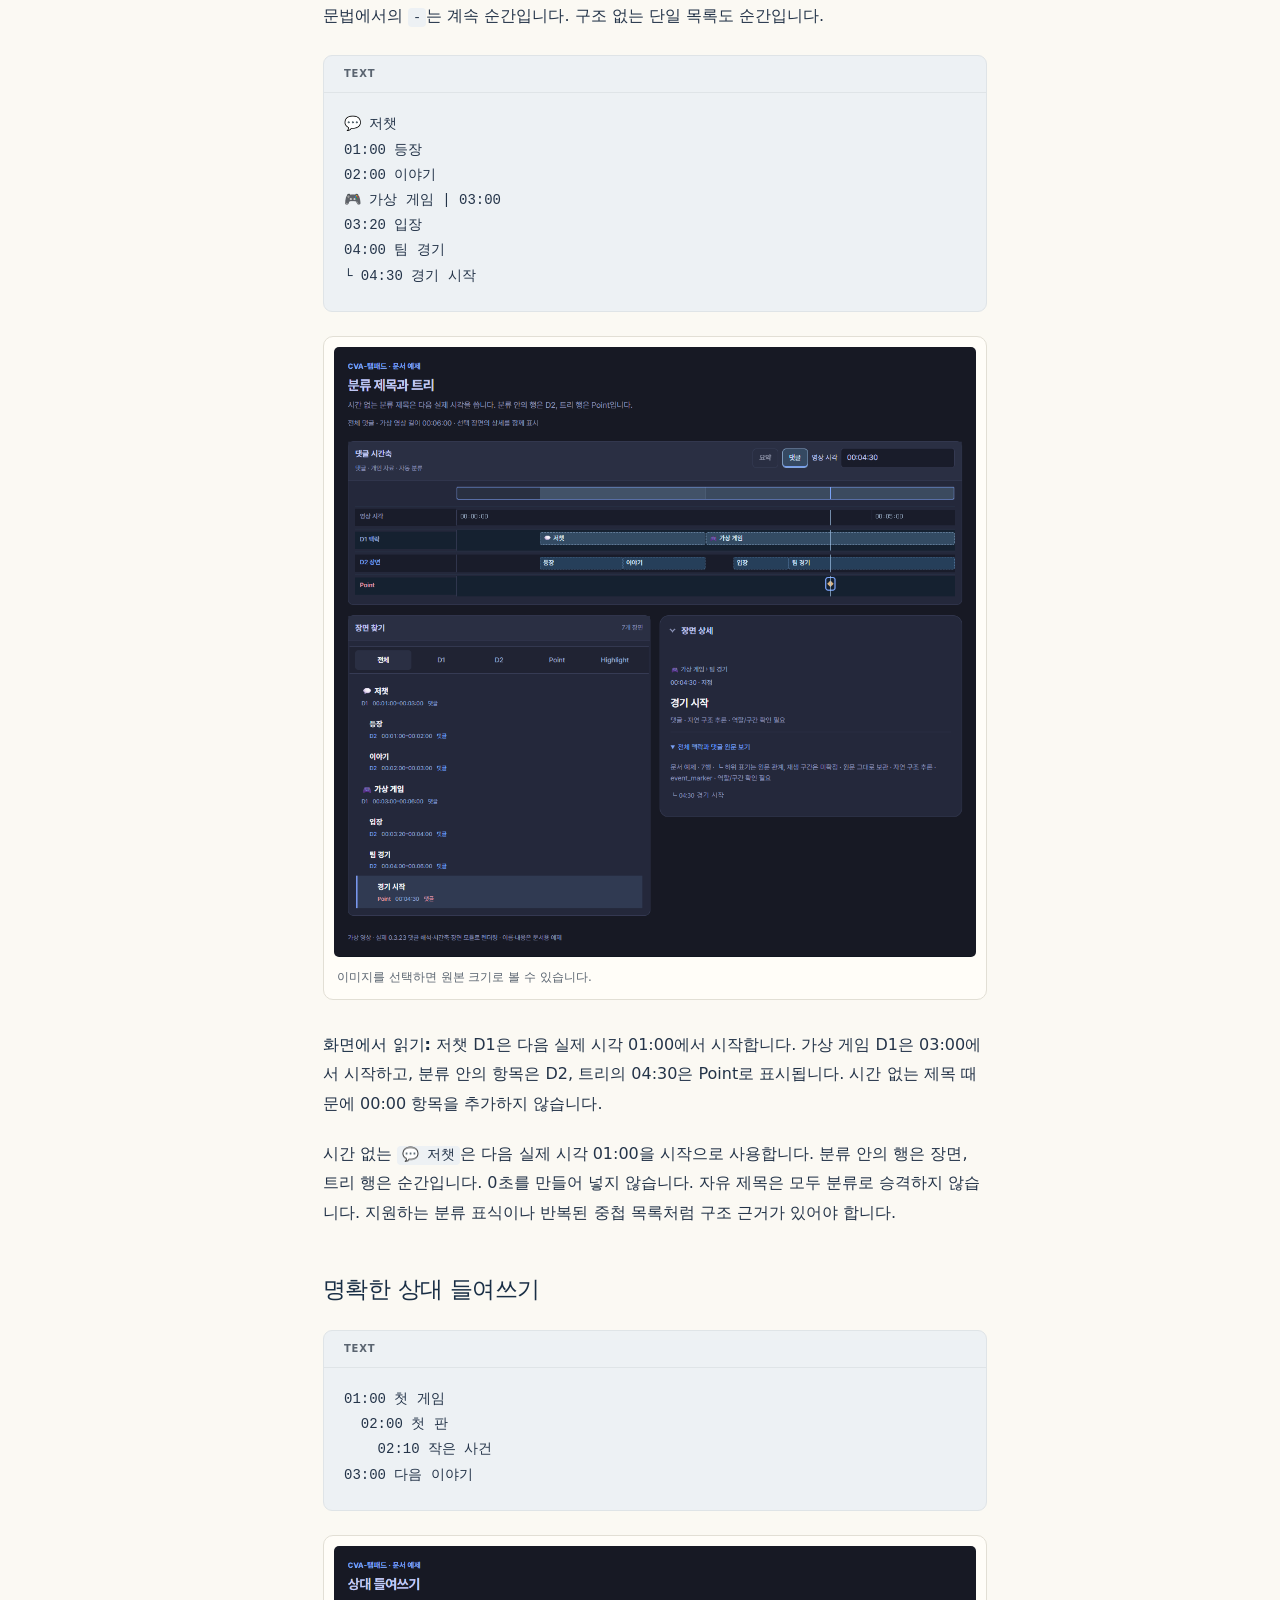
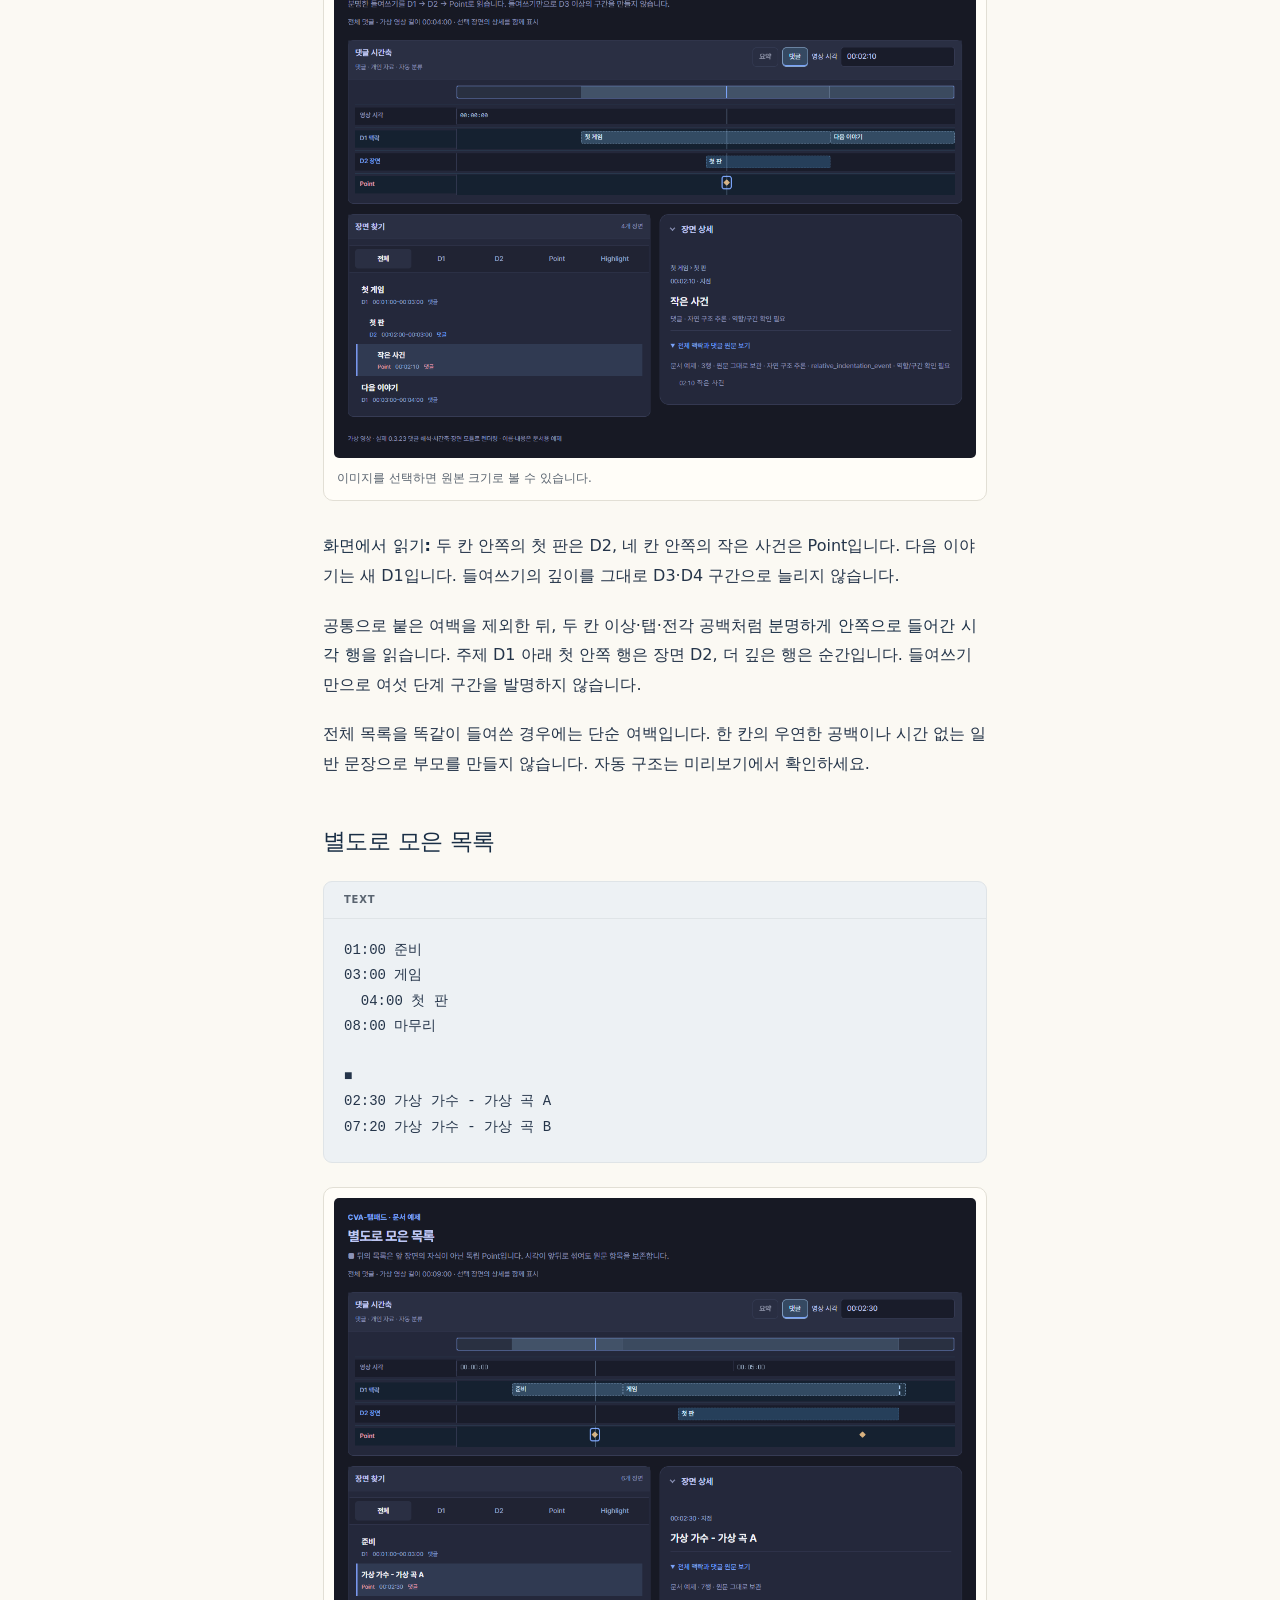
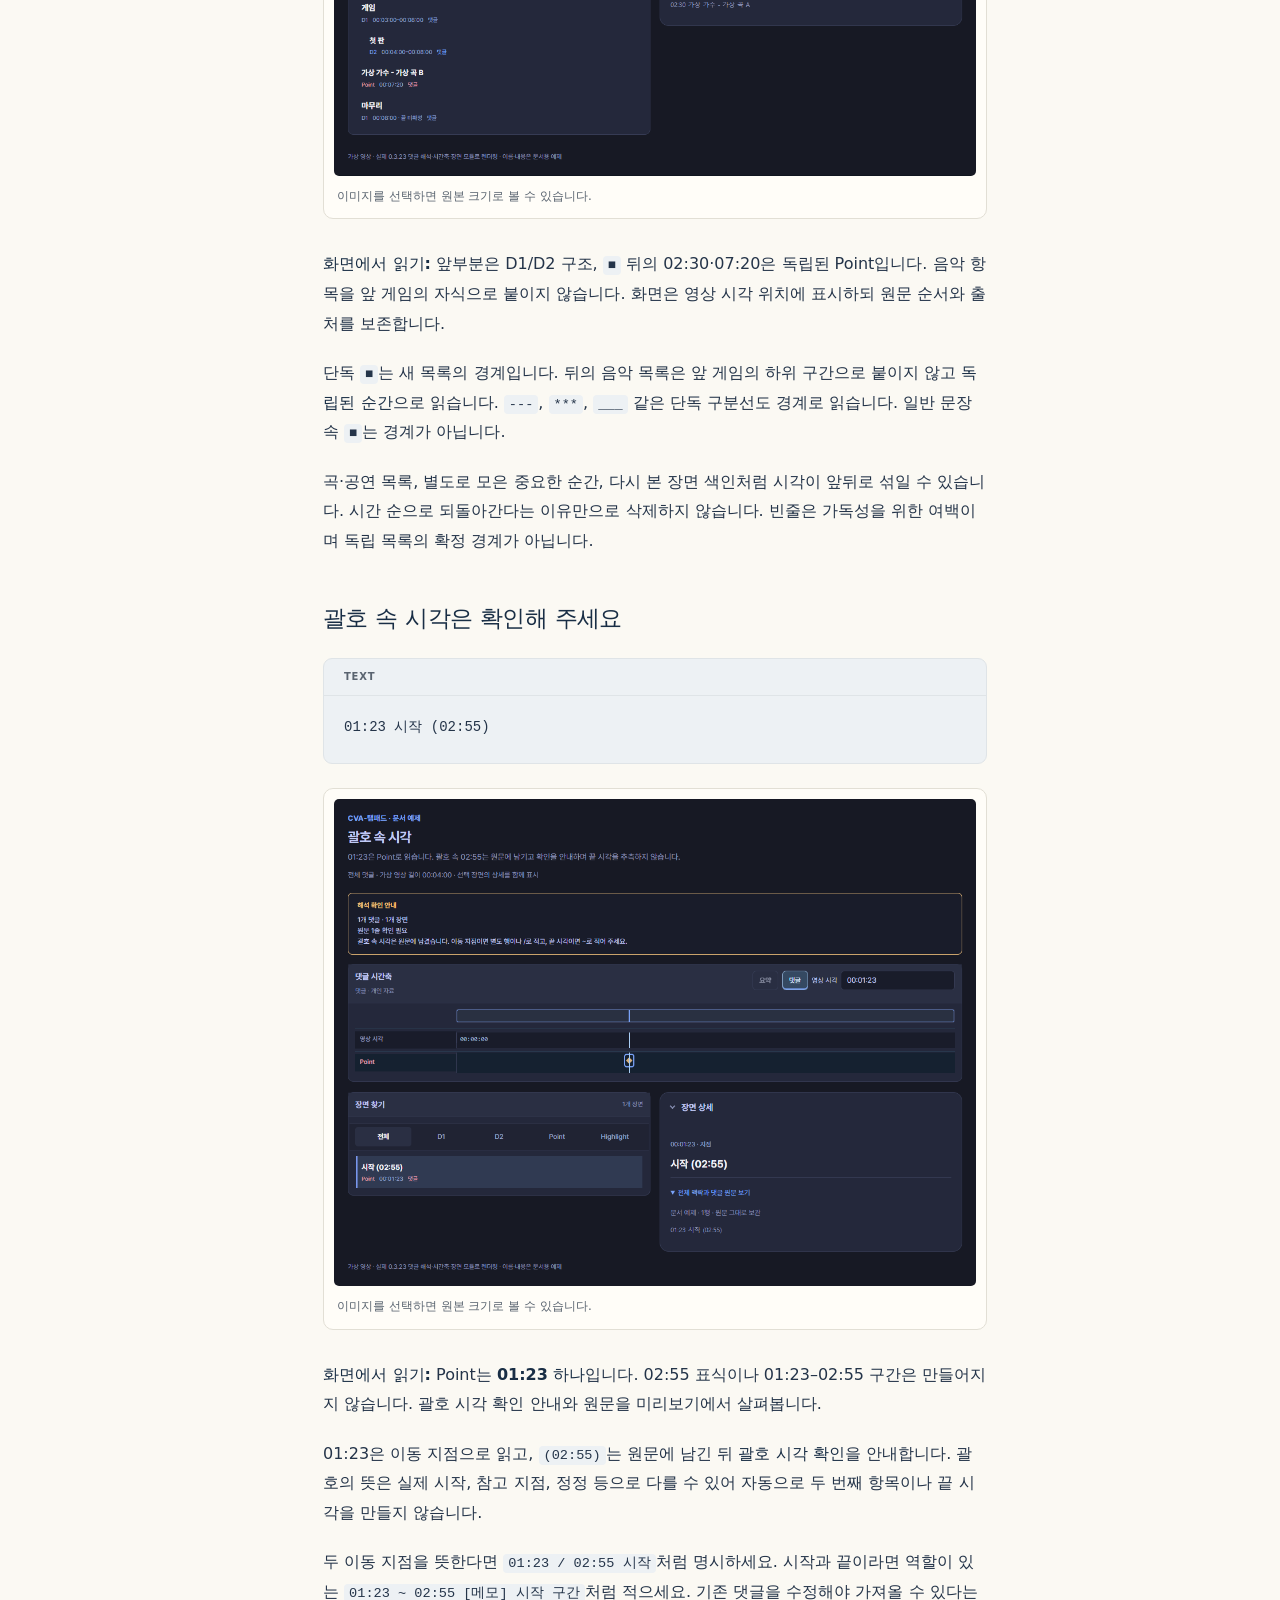
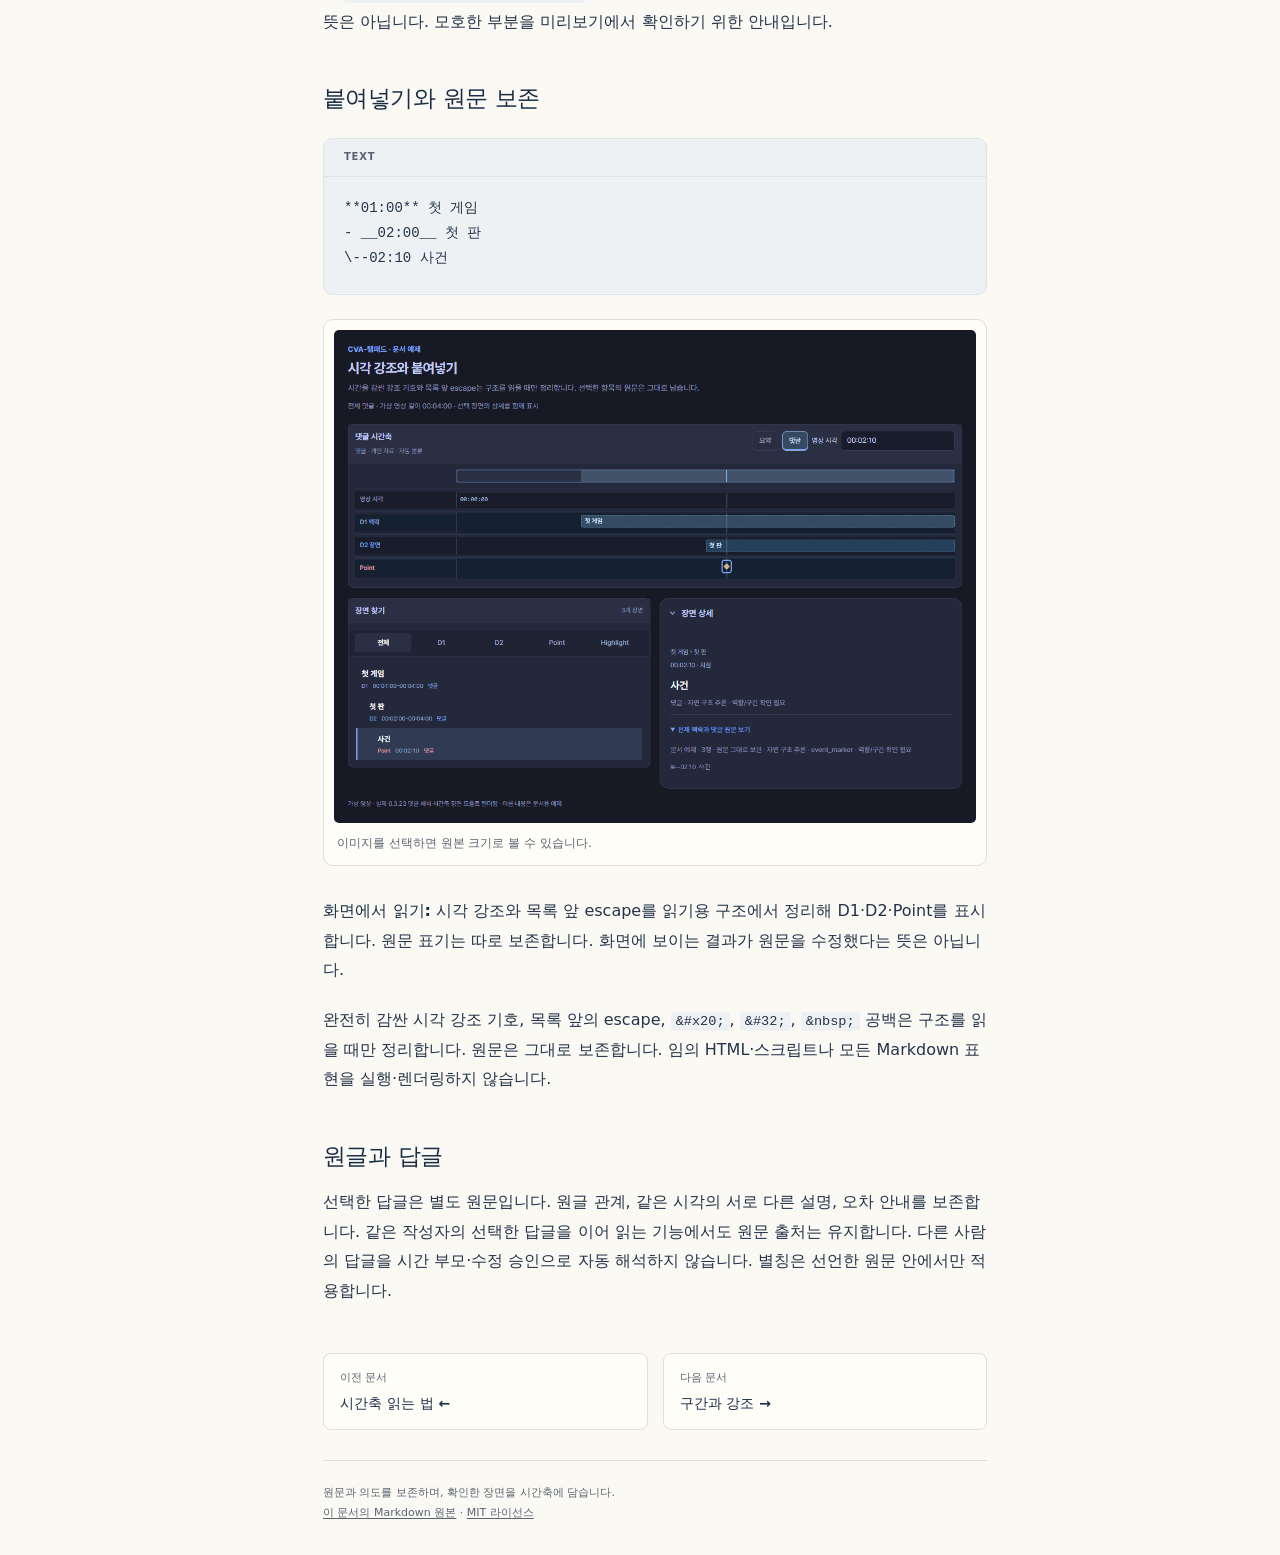
==== commit ed53d5dc: "docs: add CVA timeline example captures and reading glossary" ====
--- a/docs/existing.html
+++ b/docs/existing.html
@@ -19,6 +19,7 @@
     <aside class="sidebar"><details class="nav-drawer" open><summary>문서 목차</summary><nav aria-label="문서"><div class="nav-section" role="group" aria-labelledby="nav-시작하기"><p id="nav-시작하기" class="nav-group">시작하기</p>
 <a href="index.html">빠른 시작</a>
 <a href="formats.html">지원 형태 한눈에</a>
+<a href="timeline.html">시간축 읽는 법</a>
 </div>
 <div class="nav-section" role="group" aria-labelledby="nav-작성과-읽기"><p id="nav-작성과-읽기" class="nav-group">작성과 읽기</p>
 <a href="existing.html" aria-current="page">기존 댓글 읽기</a>
@@ -32,6 +33,7 @@
 </div></nav><div class="sidebar-foot"><span>지원 기준 0.3.23 후보</span><a href="https://github.com/ttaem00/cva-ttaempad-timeline-spec">공개 문서 저장소 ↗</a></div></details></aside>
     <main id="main" tabindex="-1"><p class="eyebrow">CVA-TTAEMPAD / COMMENT GUIDE</p><article><h1 id="기존-댓글-읽기">기존 댓글 읽기</h1>
 <p>작성자가 사용한 목록 구조를 읽되, 구조가 모호하면 원문과 이동 시각을 먼저 보존합니다. 특정 게임·곡·인물 이름을 사전으로 외워 계층을 만드는 방식은 사용하지 않습니다.</p>
+<blockquote><p>아래 그림은 문서의 가상 댓글을 현재 0.3.23 모듈로 렌더링한 로컬 시안입니다. 실제 방송 분석이나 승인된 컷이 아닙니다. 그림의 영상 길이·전체 또는 부분 본문 조건에 따라 자동 끝이 달라집니다. <a href="timeline.html">시간축 읽는 법</a>에서 각 행의 의미를 확인하세요.</p></blockquote>
 <h2 id="자연-목차">자연 목차</h2>
 <div class="code-example"><span class="code-label">TEXT</span><pre><code>01:00 준비
 03:00 첫 게임
@@ -39,6 +41,8 @@
 --04:30 ⭐ 뜻밖의 사건
 - 05:00 두 번째 판
 06:00 마무리</code></pre></div>
+<figure class="screen-figure"><a href="assets/examples/existing-1.png" aria-label="자연 목차를 D1 준비와 첫 게임과 마무리, D2 첫 판과 두 번째 판, 강조 Point로 해석한 시간축 — 원본 이미지 보기"><img src="assets/examples/existing-1.png" alt="자연 목차를 D1 준비와 첫 게임과 마무리, D2 첫 판과 두 번째 판, 강조 Point로 해석한 시간축" width="1120" height="1009" loading="lazy" decoding="async"></a><figcaption>이미지를 선택하면 원본 크기로 볼 수 있습니다.</figcaption></figure>
+<p><strong>화면에서 읽기:</strong> 큰 주제는 D1, 한 단계 목록은 D2, 이중 목록의 04:30은 강조 Point입니다. 원문에 끝이 없는 구간은 확인 가능한 경계에서 계산하며 <strong>자연 구조 추론 · 역할/구간 확인 필요</strong> 안내를 남깁니다.</p>
 <p>최상위 행은 <strong>주제 D1</strong>, 단일 목록은 <strong>장면 D2</strong>, 이중 목록은 <strong>순간 Point</strong>로 읽습니다. 명시 <code>#</code> 문법에서의 <code>-</code>는 계속 순간입니다. 구조 없는 단일 목록도 순간입니다.</p>
 <div class="code-example"><span class="code-label">TEXT</span><pre><code>💬 저챗
 01:00 등장
@@ -47,12 +51,16 @@
 03:20 입장
 04:00 팀 경기
 └ 04:30 경기 시작</code></pre></div>
+<figure class="screen-figure"><a href="assets/examples/existing-2.png" aria-label="시간 없는 저챗 제목을 01:00에 연결하고 가상 게임 안의 장면과 트리 Point를 표시한 시간축 — 원본 이미지 보기"><img src="assets/examples/existing-2.png" alt="시간 없는 저챗 제목을 01:00에 연결하고 가상 게임 안의 장면과 트리 Point를 표시한 시간축" width="1120" height="1064" loading="lazy" decoding="async"></a><figcaption>이미지를 선택하면 원본 크기로 볼 수 있습니다.</figcaption></figure>
+<p><strong>화면에서 읽기:</strong> 저챗 D1은 다음 실제 시각 01:00에서 시작합니다. 가상 게임 D1은 03:00에서 시작하고, 분류 안의 항목은 D2, 트리의 04:30은 Point로 표시됩니다. 시간 없는 제목 때문에 00:00 항목을 추가하지 않습니다.</p>
 <p>시간 없는 <code>💬 저챗</code>은 다음 실제 시각 01:00을 시작으로 사용합니다. 분류 안의 행은 장면, 트리 행은 순간입니다. 0초를 만들어 넣지 않습니다. 자유 제목은 모두 분류로 승격하지 않습니다. 지원하는 분류 표식이나 반복된 중첩 목록처럼 구조 근거가 있어야 합니다.</p>
 <h2 id="명확한-상대-들여쓰기">명확한 상대 들여쓰기</h2>
 <div class="code-example"><span class="code-label">TEXT</span><pre><code>01:00 첫 게임
   02:00 첫 판
     02:10 작은 사건
 03:00 다음 이야기</code></pre></div>
+<figure class="screen-figure"><a href="assets/examples/existing-3.png" aria-label="상대 들여쓰기를 D1 첫 게임, D2 첫 판, 02:10 Point와 다음 D1로 해석한 시간축 — 원본 이미지 보기"><img src="assets/examples/existing-3.png" alt="상대 들여쓰기를 D1 첫 게임, D2 첫 판, 02:10 Point와 다음 D1로 해석한 시간축" width="1120" height="894" loading="lazy" decoding="async"></a><figcaption>이미지를 선택하면 원본 크기로 볼 수 있습니다.</figcaption></figure>
+<p><strong>화면에서 읽기:</strong> 두 칸 안쪽의 첫 판은 D2, 네 칸 안쪽의 작은 사건은 Point입니다. 다음 이야기는 새 D1입니다. 들여쓰기의 깊이를 그대로 D3·D4 구간으로 늘리지 않습니다.</p>
 <p>공통으로 붙은 여백을 제외한 뒤, 두 칸 이상·탭·전각 공백처럼 <strong>분명하게 안쪽으로 들어간 시각 행</strong>을 읽습니다. 주제 D1 아래 첫 안쪽 행은 장면 D2, 더 깊은 행은 순간입니다. 들여쓰기만으로 여섯 단계 구간을 발명하지 않습니다.</p>
 <p>전체 목록을 똑같이 들여쓴 경우에는 단순 여백입니다. 한 칸의 우연한 공백이나 시간 없는 일반 문장으로 부모를 만들지 않습니다. 자동 구조는 미리보기에서 확인하세요.</p>
 <h2 id="별도로-모은-목록">별도로 모은 목록</h2>
@@ -64,19 +72,25 @@
 ■
 02:30 가상 가수 - 가상 곡 A
 07:20 가상 가수 - 가상 곡 B</code></pre></div>
+<figure class="screen-figure"><a href="assets/examples/existing-4.png" aria-label="게임 목차와 구분선 뒤의 두 음악 Point가 부모 관계 없이 함께 표시된 시간축 — 원본 이미지 보기"><img src="assets/examples/existing-4.png" alt="게임 목차와 구분선 뒤의 두 음악 Point가 부모 관계 없이 함께 표시된 시간축" width="1120" height="1009" loading="lazy" decoding="async"></a><figcaption>이미지를 선택하면 원본 크기로 볼 수 있습니다.</figcaption></figure>
+<p><strong>화면에서 읽기:</strong> 앞부분은 D1/D2 구조, <code>■</code> 뒤의 02:30·07:20은 독립된 Point입니다. 음악 항목을 앞 게임의 자식으로 붙이지 않습니다. 화면은 영상 시각 위치에 표시하되 원문 순서와 출처를 보존합니다.</p>
 <p>단독 <code>■</code>는 새 목록의 경계입니다. 뒤의 음악 목록은 앞 게임의 하위 구간으로 붙이지 않고 <strong>독립된 순간</strong>으로 읽습니다. <code>---</code>, <code>***</code>, <code>___</code> 같은 단독 구분선도 경계로 읽습니다. 일반 문장 속 <code>■</code>는 경계가 아닙니다.</p>
 <p>곡·공연 목록, 별도로 모은 중요한 순간, 다시 본 장면 색인처럼 시각이 앞뒤로 섞일 수 있습니다. 시간 순으로 되돌아간다는 이유만으로 삭제하지 않습니다. 빈줄은 가독성을 위한 여백이며 독립 목록의 확정 경계가 아닙니다.</p>
 <h2 id="괄호-속-시각은-확인해-주세요">괄호 속 시각은 확인해 주세요</h2>
 <div class="code-example"><span class="code-label">TEXT</span><pre><code>01:23 시작 (02:55)</code></pre></div>
+<figure class="screen-figure"><a href="assets/examples/existing-5.png" aria-label="01:23 Point 하나만 표시되고 괄호 02:55 확인 안내와 원문이 남는 예제 — 원본 이미지 보기"><img src="assets/examples/existing-5.png" alt="01:23 Point 하나만 표시되고 괄호 02:55 확인 안내와 원문이 남는 예제" width="1120" height="851" loading="lazy" decoding="async"></a><figcaption>이미지를 선택하면 원본 크기로 볼 수 있습니다.</figcaption></figure>
+<p><strong>화면에서 읽기:</strong> Point는 <strong>01:23 하나</strong>입니다. 02:55 표식이나 01:23–02:55 구간은 만들어지지 않습니다. 괄호 시각 확인 안내와 원문을 미리보기에서 살펴봅니다.</p>
 <p>01:23은 이동 지점으로 읽고, <code>(02:55)</code>는 원문에 남긴 뒤 <strong>괄호 시각 확인</strong>을 안내합니다. 괄호의 뜻은 실제 시작, 참고 지점, 정정 등으로 다를 수 있어 자동으로 두 번째 항목이나 끝 시각을 만들지 않습니다.</p>
 <p>두 이동 지점을 뜻한다면 <code>01:23 / 02:55 시작</code>처럼 명시하세요. 시작과 끝이라면 역할이 있는 <code>01:23 ~ 02:55 [메모] 시작 구간</code>처럼 적으세요. 기존 댓글을 수정해야 가져올 수 있다는 뜻은 아닙니다. 모호한 부분을 미리보기에서 확인하기 위한 안내입니다.</p>
 <h2 id="붙여넣기와-원문-보존">붙여넣기와 원문 보존</h2>
 <div class="code-example"><span class="code-label">TEXT</span><pre><code>**01:00** 첫 게임
 - __02:00__ 첫 판
 \--02:10 사건</code></pre></div>
+<figure class="screen-figure"><a href="assets/examples/existing-6.png" aria-label="강조된 시각과 escape 목록을 D1과 D2 및 Point로 읽고 원문을 보존한 예제 — 원본 이미지 보기"><img src="assets/examples/existing-6.png" alt="강조된 시각과 escape 목록을 D1과 D2 및 Point로 읽고 원문을 보존한 예제" width="1120" height="861" loading="lazy" decoding="async"></a><figcaption>이미지를 선택하면 원본 크기로 볼 수 있습니다.</figcaption></figure>
+<p><strong>화면에서 읽기:</strong> 시각 강조와 목록 앞 escape를 읽기용 구조에서 정리해 D1·D2·Point를 표시합니다. 원문 표기는 따로 보존합니다. 화면에 보이는 결과가 원문을 수정했다는 뜻은 아닙니다.</p>
 <p>완전히 감싼 시각 강조 기호, 목록 앞의 escape, <code>&amp;#x20;</code>, <code>&amp;#32;</code>, <code>&amp;nbsp;</code> 공백은 구조를 읽을 때만 정리합니다. 원문은 그대로 보존합니다. 임의 HTML·스크립트나 모든 Markdown 표현을 실행·렌더링하지 않습니다.</p>
 <h2 id="원글과-답글">원글과 답글</h2>
-<p>선택한 답글은 별도 원문입니다. 원글 관계, 같은 시각의 서로 다른 설명, 오차 안내를 보존합니다. 같은 작성자의 선택한 답글을 이어 읽는 기능에서도 원문 출처는 유지합니다. 다른 사람의 답글을 시간 부모·수정 승인으로 자동 해석하지 않습니다. 별칭은 선언한 원문 안에서만 적용합니다.</p></article><nav class="page-turn" aria-label="이전 다음 문서"><a href="formats.html"><small>이전 문서</small><span>지원 형태 한눈에 ←</span></a><a href="ranges.html"><small>다음 문서</small><span>구간과 강조 →</span></a></nav><footer>원문과 의도를 보존하며, 확인한 장면을 시간축에 담습니다.<br><a href="source/existing.md">이 문서의 Markdown 원본</a> · <a href="https://github.com/ttaem00/cva-ttaempad-timeline-spec/blob/main/LICENSE">MIT 라이선스</a></footer></main>
+<p>선택한 답글은 별도 원문입니다. 원글 관계, 같은 시각의 서로 다른 설명, 오차 안내를 보존합니다. 같은 작성자의 선택한 답글을 이어 읽는 기능에서도 원문 출처는 유지합니다. 다른 사람의 답글을 시간 부모·수정 승인으로 자동 해석하지 않습니다. 별칭은 선언한 원문 안에서만 적용합니다.</p></article><nav class="page-turn" aria-label="이전 다음 문서"><a href="timeline.html"><small>이전 문서</small><span>시간축 읽는 법 ←</span></a><a href="ranges.html"><small>다음 문서</small><span>구간과 강조 →</span></a></nav><footer>원문과 의도를 보존하며, 확인한 장면을 시간축에 담습니다.<br><a href="source/existing.md">이 문서의 Markdown 원본</a> · <a href="https://github.com/ttaem00/cva-ttaempad-timeline-spec/blob/main/LICENSE">MIT 라이선스</a></footer></main>
     <aside class="toc"><nav aria-label="현재 문서 목차"><p>이 문서에서</p><a class="toc-depth-2" href="#자연-목차">자연 목차</a><a class="toc-depth-2" href="#명확한-상대-들여쓰기">명확한 상대 들여쓰기</a><a class="toc-depth-2" href="#별도로-모은-목록">별도로 모은 목록</a><a class="toc-depth-2" href="#괄호-속-시각은-확인해-주세요">괄호 속 시각은 확인해 주세요</a><a class="toc-depth-2" href="#붙여넣기와-원문-보존">붙여넣기와 원문 보존</a><a class="toc-depth-2" href="#원글과-답글">원글과 답글</a></nav></aside>
   </div>
   <dialog id="search-dialog" aria-labelledby="search-title"><form method="dialog" class="search-head"><h2 id="search-title">문서 검색</h2><button aria-label="검색 닫기">닫기</button></form><label for="search-input">찾을 내용</label><input id="search-input" type="search" placeholder="예: 들여쓰기, 괄호, 합방" autocomplete="off"><p id="search-status" role="status">단어를 입력하면 문서를 찾습니다.</p><div id="search-results"></div></dialog>
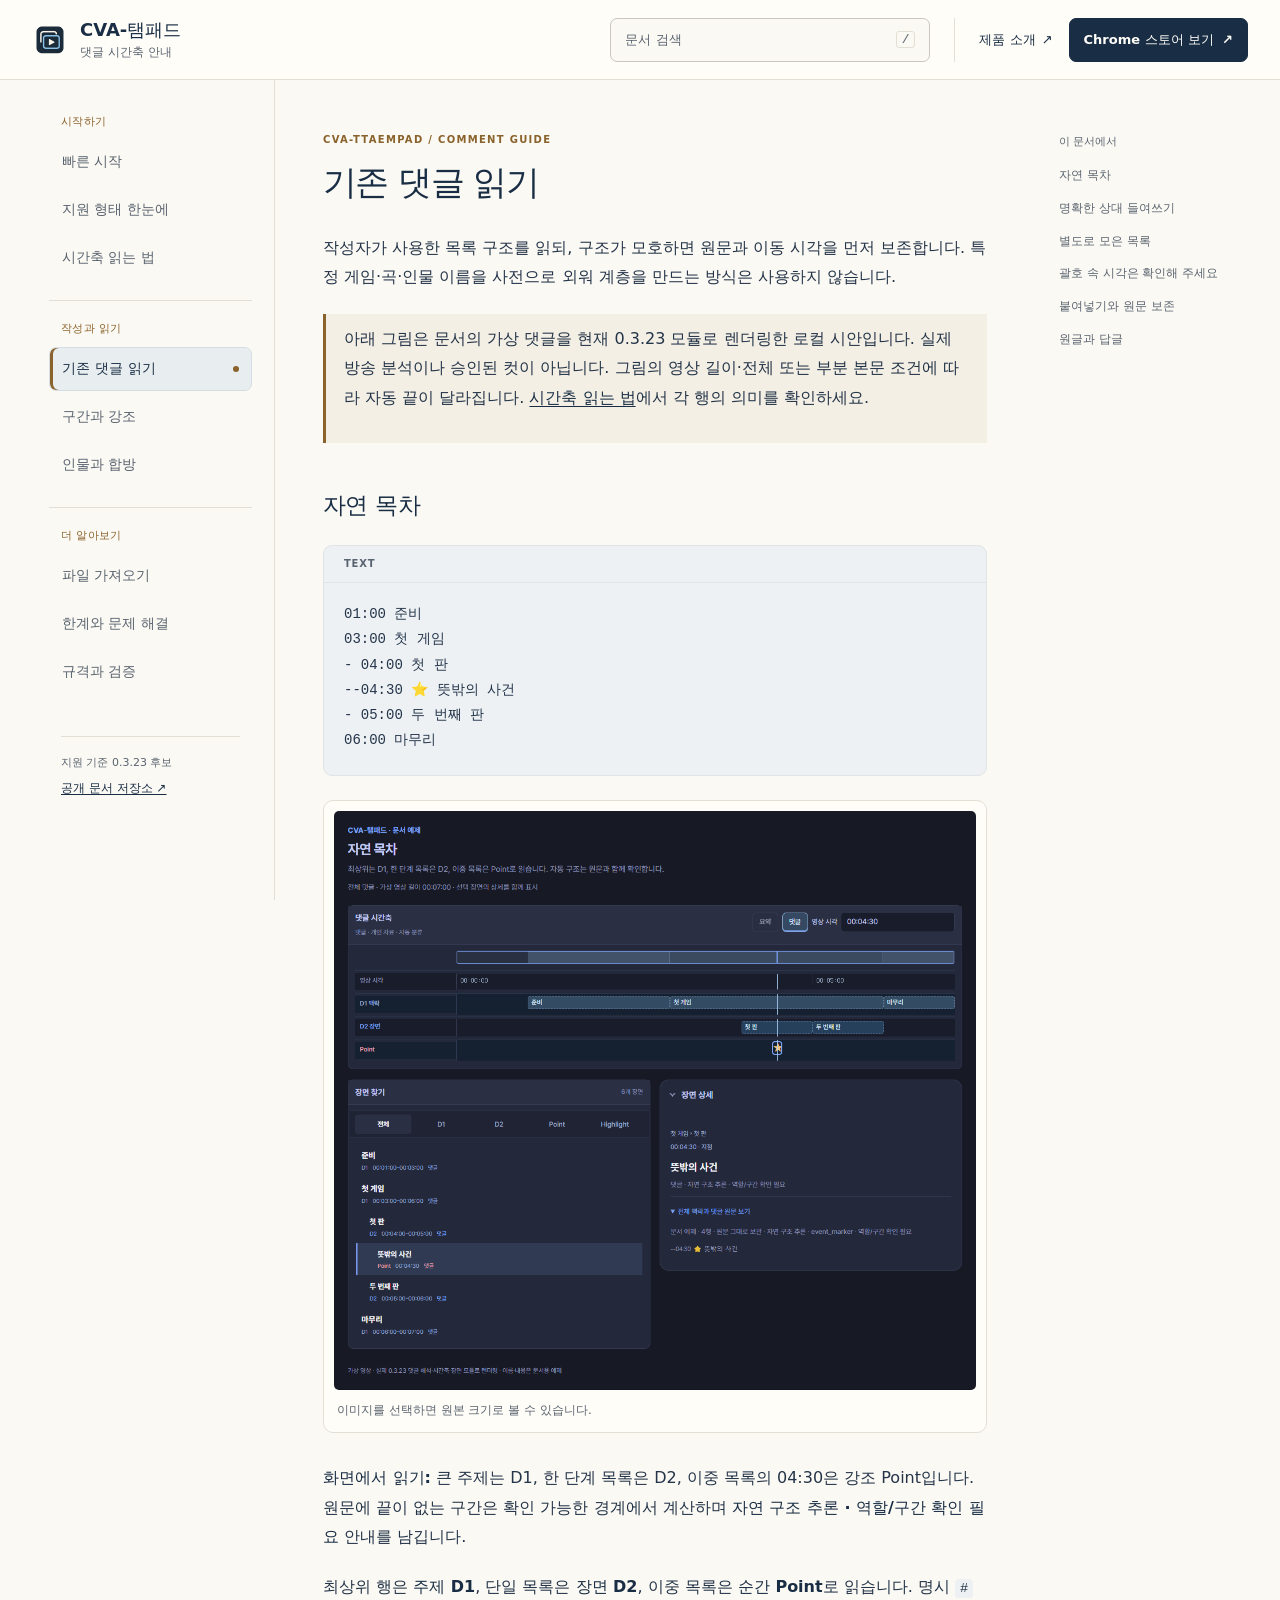
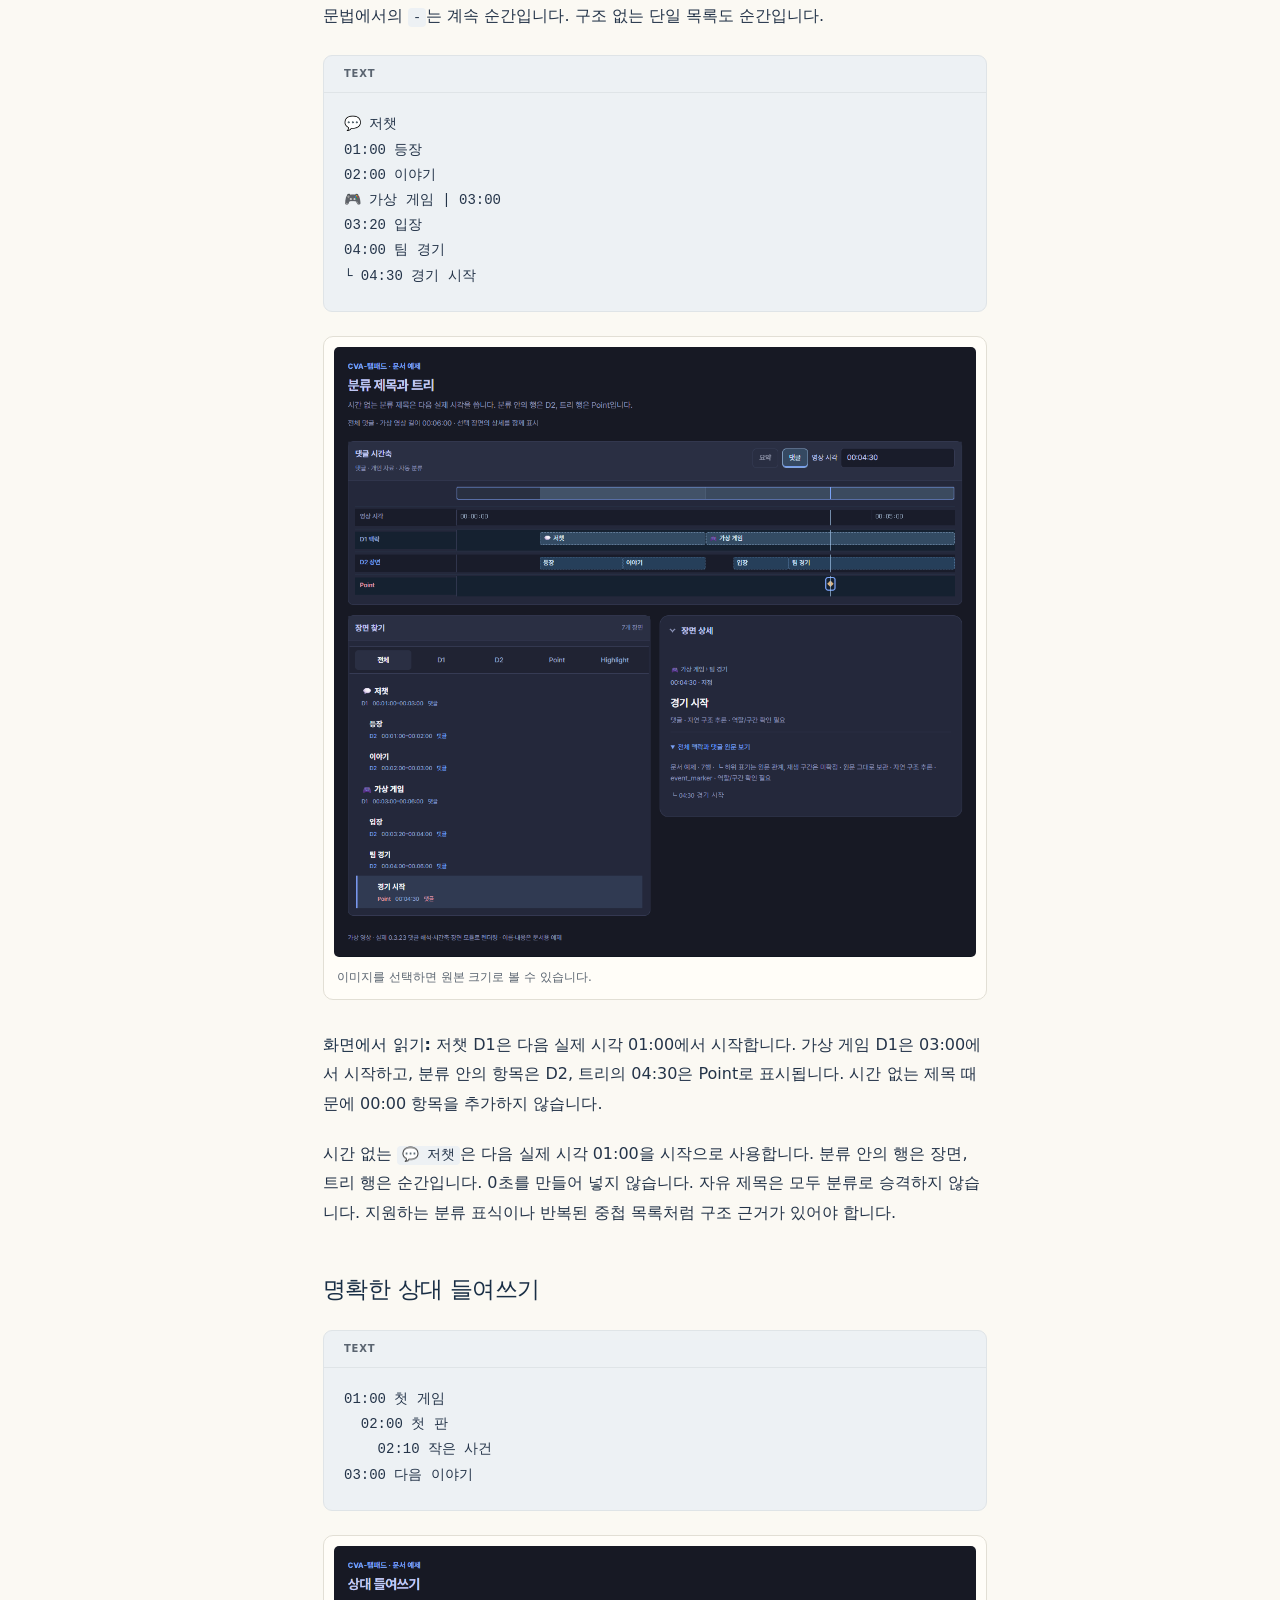
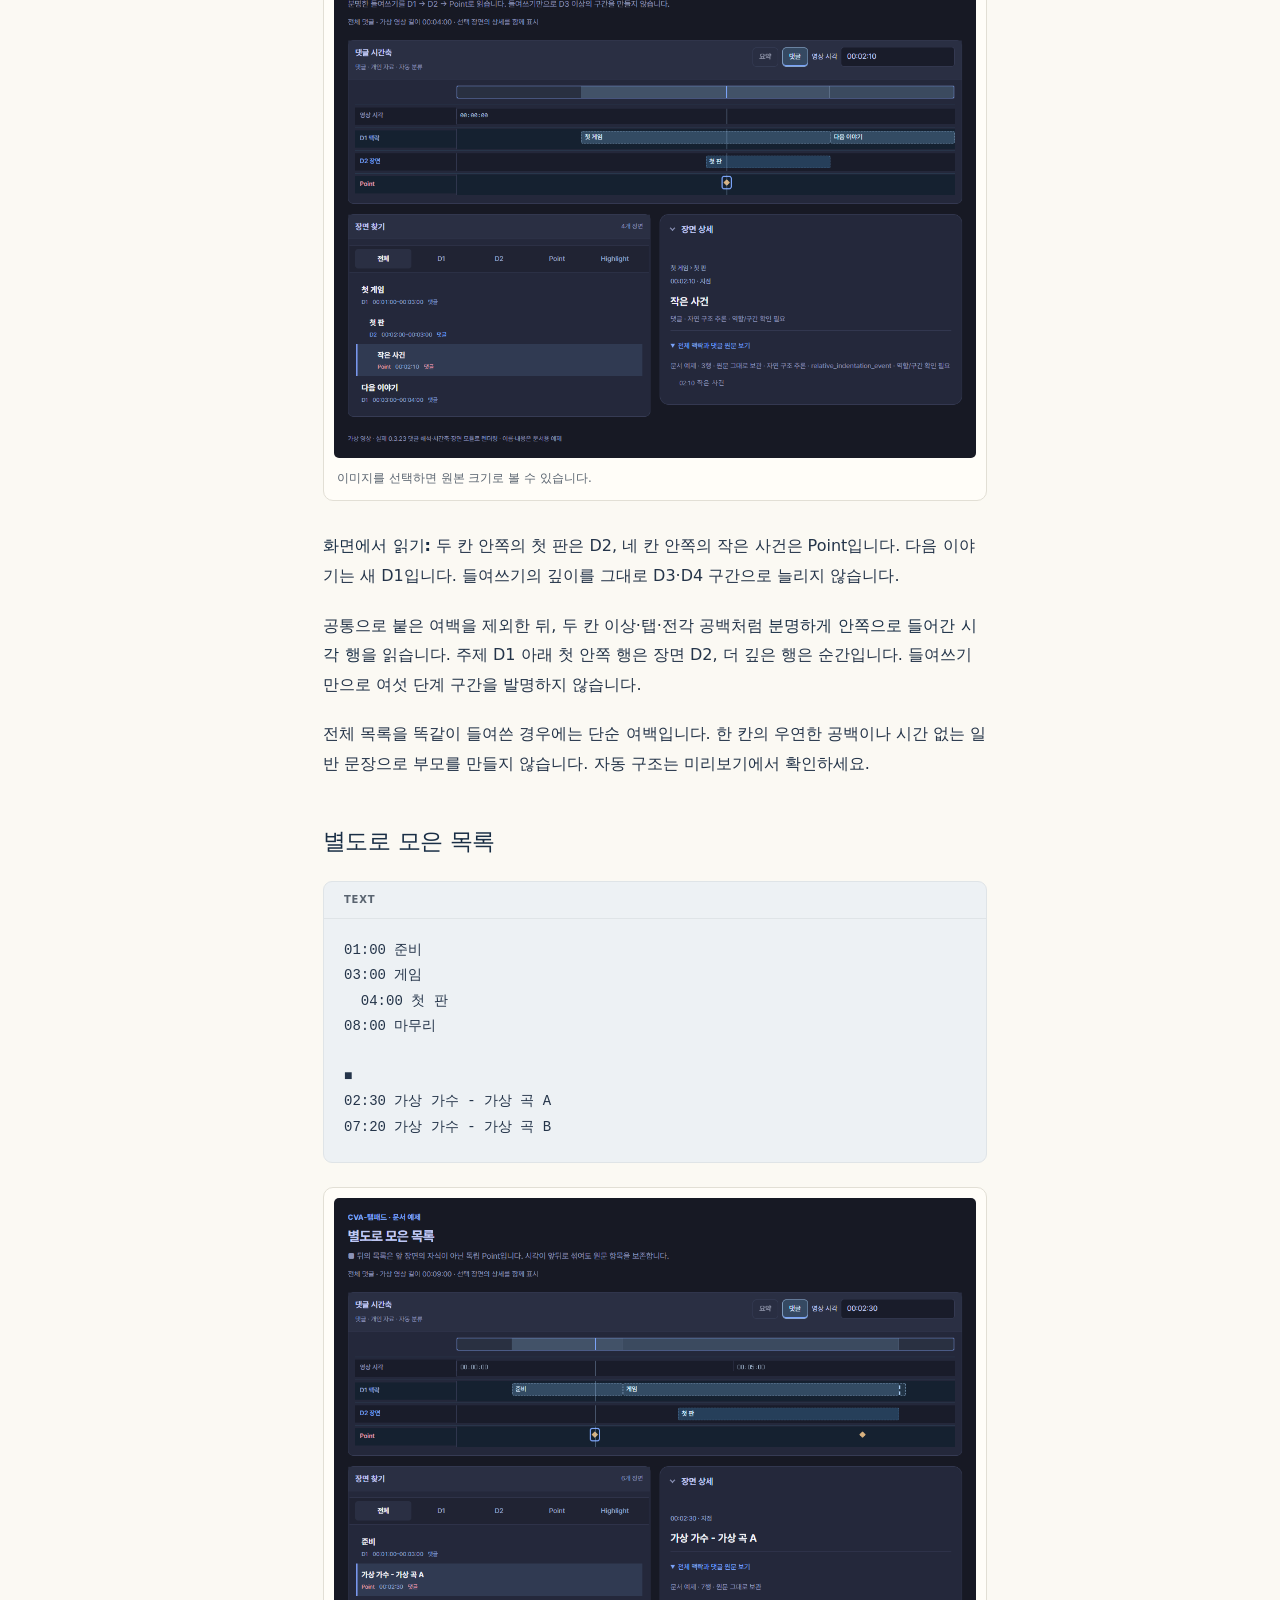
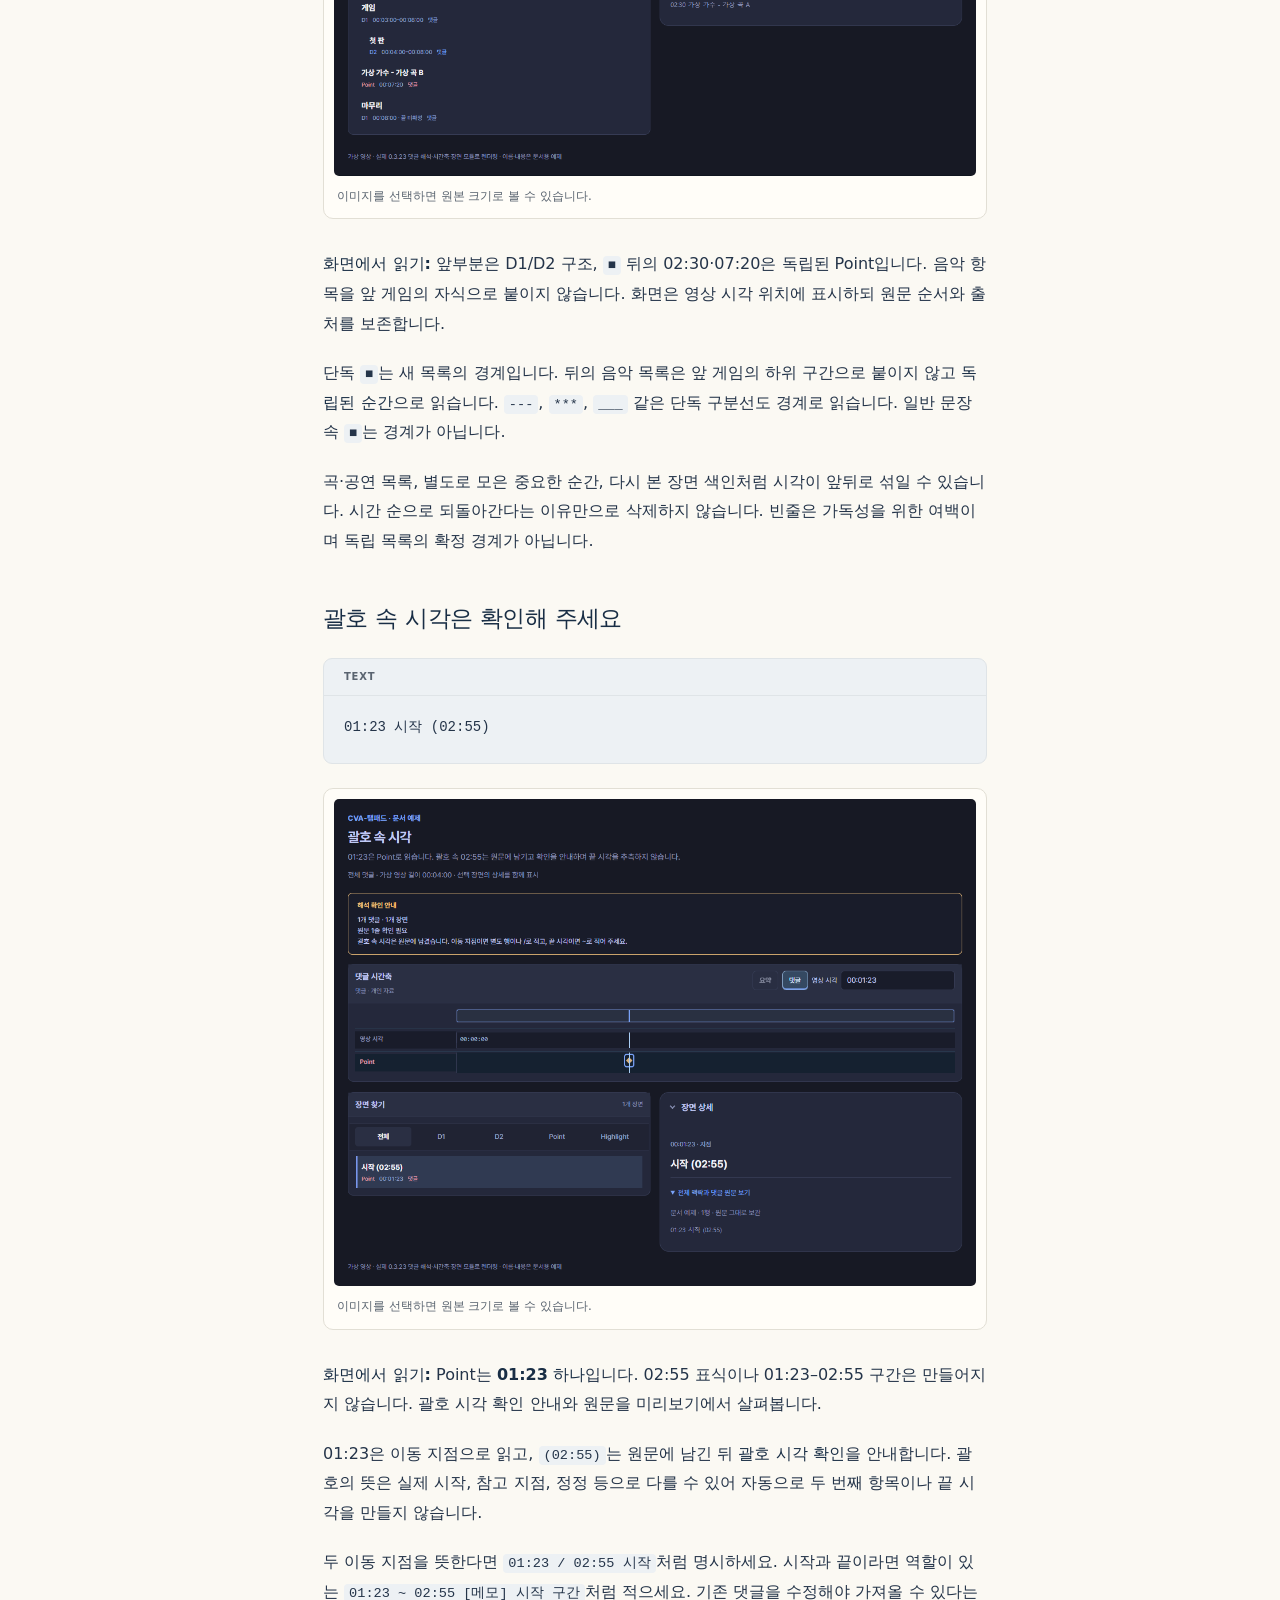
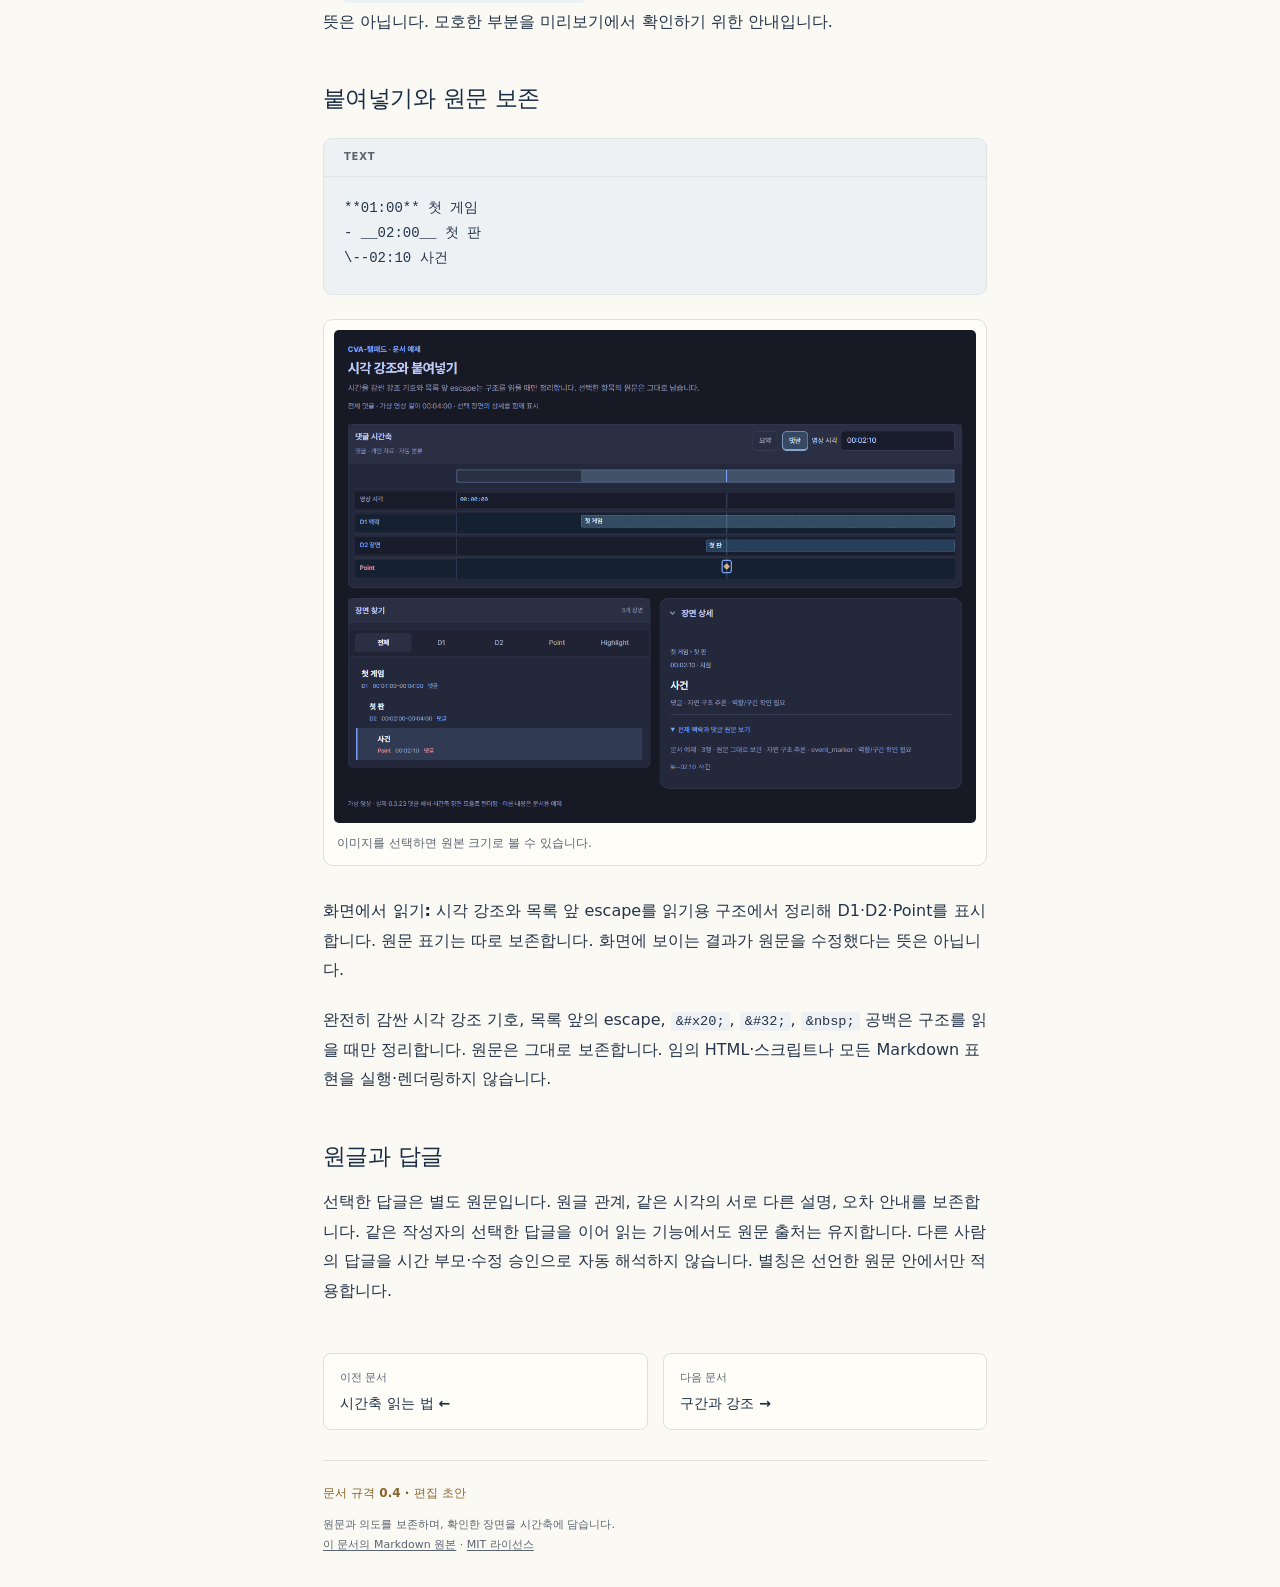
==== commit 95669608: "docs: clarify header search and product navigation hierarchy" ====
--- a/docs/existing.html
+++ b/docs/existing.html
@@ -13,7 +13,8 @@
   <a class="skip-link" href="#main">본문으로 건너뛰기</a>
   <header class="site-header">
     <a class="brand" href="index.html"><img src="assets/app-icon.png" alt="" width="36" height="36"><span>CVA-탬패드<small>댓글 시간축 안내</small></span></a>
-    <div class="header-actions"><span class="version">편집 초안 0.4</span><button class="search-open" type="button" hidden>문서 검색 <kbd>/</kbd></button><a class="product-link" href="https://ttaem.com/brand/ttaempad">제품 소개 <span aria-hidden="true">↗</span></a><a class="store-cta" href="https://chromewebstore.google.com/detail/ajokeikoipagcdnpdkkbamidkjgeghon/preview?hl=ko&amp;authuser=0">Chrome 스토어 보기 <span aria-hidden="true">↗</span></a></div>
+    <button class="search-open" type="button" hidden><span>문서 검색</span><kbd aria-hidden="true">/</kbd></button>
+    <nav class="header-actions" aria-label="제품 링크"><a class="product-link" href="https://ttaem.com/brand/ttaempad">제품 소개 <span aria-hidden="true">↗</span></a><a class="store-cta" href="https://chromewebstore.google.com/detail/ajokeikoipagcdnpdkkbamidkjgeghon/preview?hl=ko&amp;authuser=0">Chrome 스토어 보기 <span aria-hidden="true">↗</span></a></nav>
   </header>
   <div class="site-layout">
     <aside class="sidebar"><details class="nav-drawer" open><summary>문서 목차</summary><nav aria-label="문서"><div class="nav-section" role="group" aria-labelledby="nav-시작하기"><p id="nav-시작하기" class="nav-group">시작하기</p>
@@ -90,7 +91,7 @@
 <p><strong>화면에서 읽기:</strong> 시각 강조와 목록 앞 escape를 읽기용 구조에서 정리해 D1·D2·Point를 표시합니다. 원문 표기는 따로 보존합니다. 화면에 보이는 결과가 원문을 수정했다는 뜻은 아닙니다.</p>
 <p>완전히 감싼 시각 강조 기호, 목록 앞의 escape, <code>&amp;#x20;</code>, <code>&amp;#32;</code>, <code>&amp;nbsp;</code> 공백은 구조를 읽을 때만 정리합니다. 원문은 그대로 보존합니다. 임의 HTML·스크립트나 모든 Markdown 표현을 실행·렌더링하지 않습니다.</p>
 <h2 id="원글과-답글">원글과 답글</h2>
-<p>선택한 답글은 별도 원문입니다. 원글 관계, 같은 시각의 서로 다른 설명, 오차 안내를 보존합니다. 같은 작성자의 선택한 답글을 이어 읽는 기능에서도 원문 출처는 유지합니다. 다른 사람의 답글을 시간 부모·수정 승인으로 자동 해석하지 않습니다. 별칭은 선언한 원문 안에서만 적용합니다.</p></article><nav class="page-turn" aria-label="이전 다음 문서"><a href="timeline.html"><small>이전 문서</small><span>시간축 읽는 법 ←</span></a><a href="ranges.html"><small>다음 문서</small><span>구간과 강조 →</span></a></nav><footer>원문과 의도를 보존하며, 확인한 장면을 시간축에 담습니다.<br><a href="source/existing.md">이 문서의 Markdown 원본</a> · <a href="https://github.com/ttaem00/cva-ttaempad-timeline-spec/blob/main/LICENSE">MIT 라이선스</a></footer></main>
+<p>선택한 답글은 별도 원문입니다. 원글 관계, 같은 시각의 서로 다른 설명, 오차 안내를 보존합니다. 같은 작성자의 선택한 답글을 이어 읽는 기능에서도 원문 출처는 유지합니다. 다른 사람의 답글을 시간 부모·수정 승인으로 자동 해석하지 않습니다. 별칭은 선언한 원문 안에서만 적용합니다.</p></article><nav class="page-turn" aria-label="이전 다음 문서"><a href="timeline.html"><small>이전 문서</small><span>시간축 읽는 법 ←</span></a><a href="ranges.html"><small>다음 문서</small><span>구간과 강조 →</span></a></nav><footer><p class="doc-meta">문서 규격 0.4 · 편집 초안</p>원문과 의도를 보존하며, 확인한 장면을 시간축에 담습니다.<br><a href="source/existing.md">이 문서의 Markdown 원본</a> · <a href="https://github.com/ttaem00/cva-ttaempad-timeline-spec/blob/main/LICENSE">MIT 라이선스</a></footer></main>
     <aside class="toc"><nav aria-label="현재 문서 목차"><p>이 문서에서</p><a class="toc-depth-2" href="#자연-목차">자연 목차</a><a class="toc-depth-2" href="#명확한-상대-들여쓰기">명확한 상대 들여쓰기</a><a class="toc-depth-2" href="#별도로-모은-목록">별도로 모은 목록</a><a class="toc-depth-2" href="#괄호-속-시각은-확인해-주세요">괄호 속 시각은 확인해 주세요</a><a class="toc-depth-2" href="#붙여넣기와-원문-보존">붙여넣기와 원문 보존</a><a class="toc-depth-2" href="#원글과-답글">원글과 답글</a></nav></aside>
   </div>
   <dialog id="search-dialog" aria-labelledby="search-title"><form method="dialog" class="search-head"><h2 id="search-title">문서 검색</h2><button aria-label="검색 닫기">닫기</button></form><label for="search-input">찾을 내용</label><input id="search-input" type="search" placeholder="예: 들여쓰기, 괄호, 합방" autocomplete="off"><p id="search-status" role="status">단어를 입력하면 문서를 찾습니다.</p><div id="search-results"></div></dialog>
--- a/docs/assets/site.css
+++ b/docs/assets/site.css
@@ -10,16 +10,16 @@
 main:focus{outline:none}
 .skip-link{position:fixed;z-index:10;left:12px;top:10px;padding:10px 16px;background:var(--navy);color:white;transform:translateY(-160%)}
 .skip-link:focus{transform:translateY(0)}
-.site-header{height:80px;border-bottom:1px solid var(--line);display:flex;align-items:center;justify-content:space-between;padding:0 32px;gap:20px;background:var(--surface);position:sticky;top:0;z-index:3}
+.site-header{height:80px;border-bottom:1px solid var(--line);display:grid;grid-template-columns:minmax(160px,1fr) minmax(140px,1fr) auto;align-items:center;padding:0 32px;gap:24px;background:var(--surface);position:sticky;top:0;z-index:3}
 .brand{display:flex;align-items:center;gap:12px;text-decoration:none;font-size:18px;font-weight:750}
 .brand small{display:block;font-size:12px;color:var(--muted);font-weight:500;margin-top:2px}
-.header-actions{display:flex;align-items:center;gap:18px;font-size:13px;min-width:0}
+.header-actions{display:flex;align-items:center;gap:16px;font-size:13px;min-width:0;padding-left:24px;border-left:1px solid var(--line)}
 .header-actions>a{text-decoration:none}
+.product-link{display:inline-flex;align-items:center;gap:6px;min-height:44px;white-space:nowrap}
 .store-cta{display:inline-flex;align-items:center;justify-content:center;gap:8px;min-height:44px;padding:10px 14px;border:1px solid var(--navy);border-radius:7px;background:var(--navy);color:var(--surface);font-weight:650;white-space:nowrap}
 .store-cta:hover{background:#284461;border-color:#284461;color:var(--surface)}
-.version{color:var(--brass);font-weight:600}
-.search-open{min-width:160px;text-align:left;background:var(--paper);color:var(--muted);font-size:13px}
-.search-open kbd{float:right;border:1px solid var(--line);padding:0 5px;border-radius:3px}
+.search-open{display:flex;align-items:center;justify-content:space-between;gap:16px;width:100%;max-width:320px;min-width:0;min-height:44px;justify-self:end;padding:10px 14px;text-align:left;background:var(--paper);color:var(--muted);font-size:13px}
+.search-open kbd{border:1px solid var(--line);padding:0 5px;border-radius:3px}
 .site-layout{display:grid;grid-template-columns:248px minmax(0,760px) 218px;max-width:1420px;margin:auto;justify-content:center}
 .sidebar{border-right:1px solid var(--line);padding:34px 22px;position:sticky;top:80px;height:calc(100vh - 80px);overflow-y:auto}
 .nav-drawer>summary{display:none}
@@ -72,6 +72,7 @@
 .page-turn span{font-size:14px;font-weight:600}
 footer{font-size:11px;line-height:1.8;color:var(--muted);padding-top:22px;border-top:1px solid var(--line)}
 footer a{color:var(--muted)}
+.doc-meta{margin:0 0 10px;font-size:12px;font-weight:600;color:var(--brass)}
 dialog{border:1px solid var(--line);border-radius:12px;padding:24px;width:min(640px,calc(100vw - 32px));max-height:80vh;color:var(--text);background:var(--surface)}
 dialog::backdrop{background:rgb(16 31 46 / .45)}
 .search-head{display:flex;align-items:center;justify-content:space-between;margin-bottom:20px}
@@ -90,12 +91,11 @@
 .site-header{padding:0 24px}
 }
 @media(max-width:800px){
-.site-header{height:auto;min-height:72px;padding:14px 20px;position:static;align-items:center;flex-wrap:wrap;gap:12px}
+.site-header{height:auto;min-height:72px;padding:14px 20px;position:static;grid-template-columns:minmax(0,1fr) auto;gap:10px 16px}
 .brand{font-size:16px;gap:8px}
 .brand img{width:32px;height:32px}
-.header-actions{gap:10px;flex-wrap:wrap;justify-content:flex-end}
-.header-actions>.product-link,.version{display:none}
-.search-open{min-width:110px;padding:9px 10px}
+.header-actions{grid-column:1/-1;gap:16px;justify-content:space-between;padding:10px 0 0;border-left:0;border-top:1px solid var(--line)}
+.search-open{width:120px;padding:9px 10px;gap:10px}
 .site-layout{display:block}
 .sidebar{position:static;height:auto;border-right:0;border-bottom:1px solid var(--line);padding:0 20px;background:var(--surface)}
 .nav-drawer>summary{display:list-item;padding:15px 0;font-size:14px;font-weight:650}
@@ -118,8 +118,9 @@
 .page-turn span{font-size:13px}
 }
 @media(max-width:480px){
-.header-actions{width:100%;justify-content:flex-start}
-.search-open{flex:1;min-width:0}
+.site-header{padding-left:16px;padding-right:16px;column-gap:12px}
+.search-open{width:104px}
+.search-open kbd{display:none}
 .store-cta{padding:10px 12px}
 .screen-figure{padding:6px}
 .screen-figure figcaption{font-size:11px}
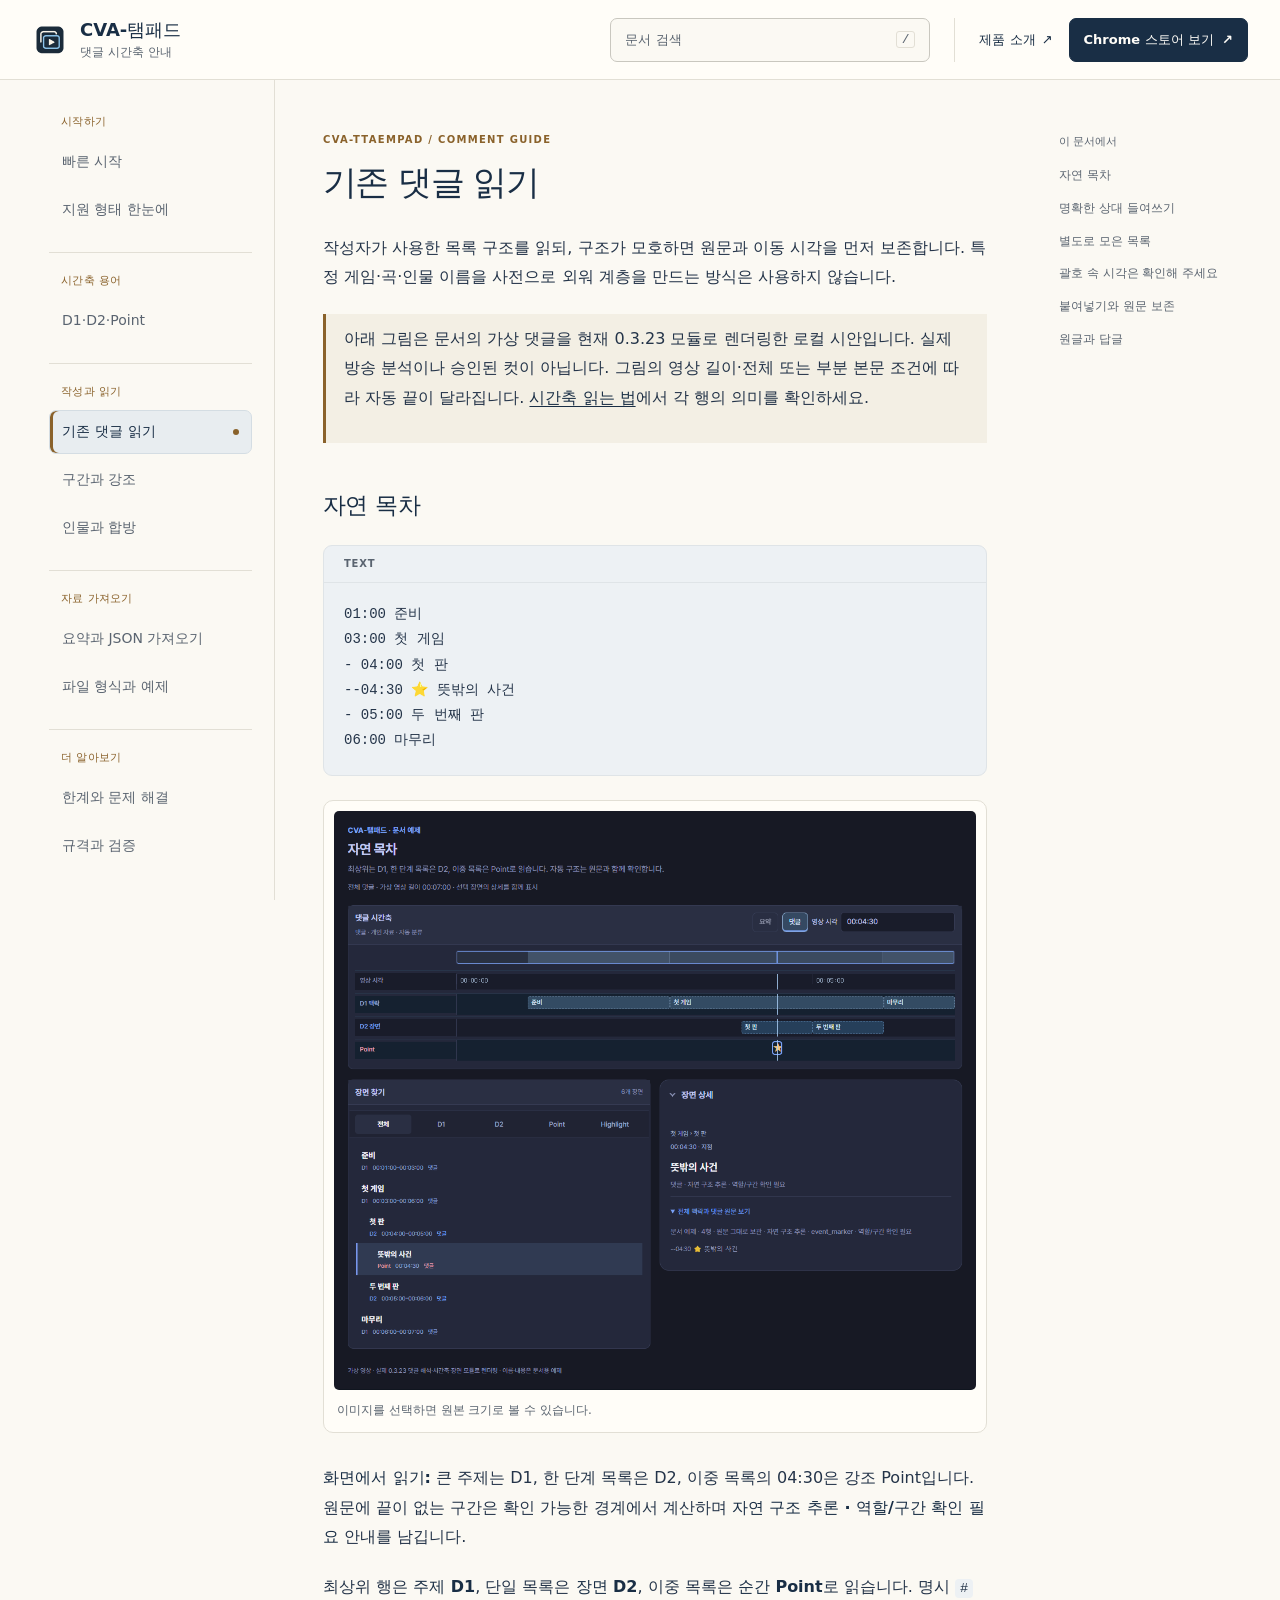
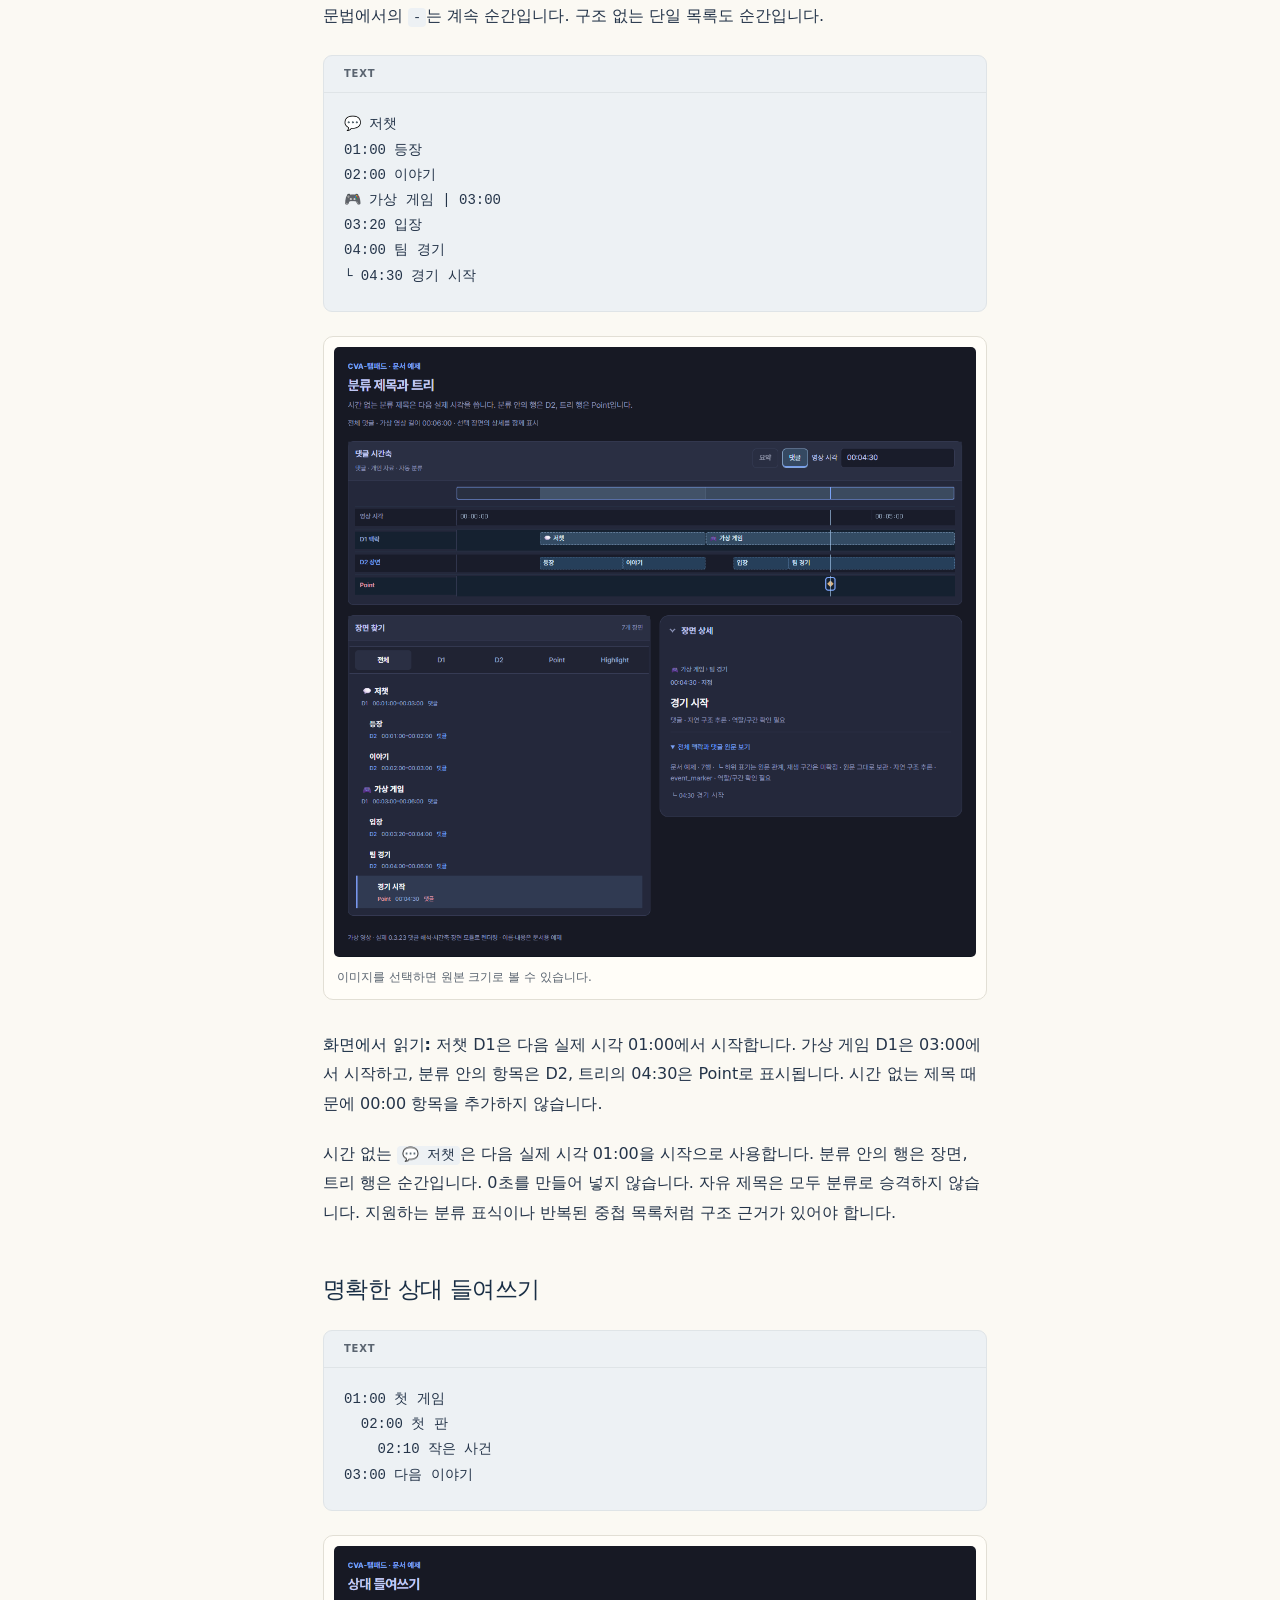
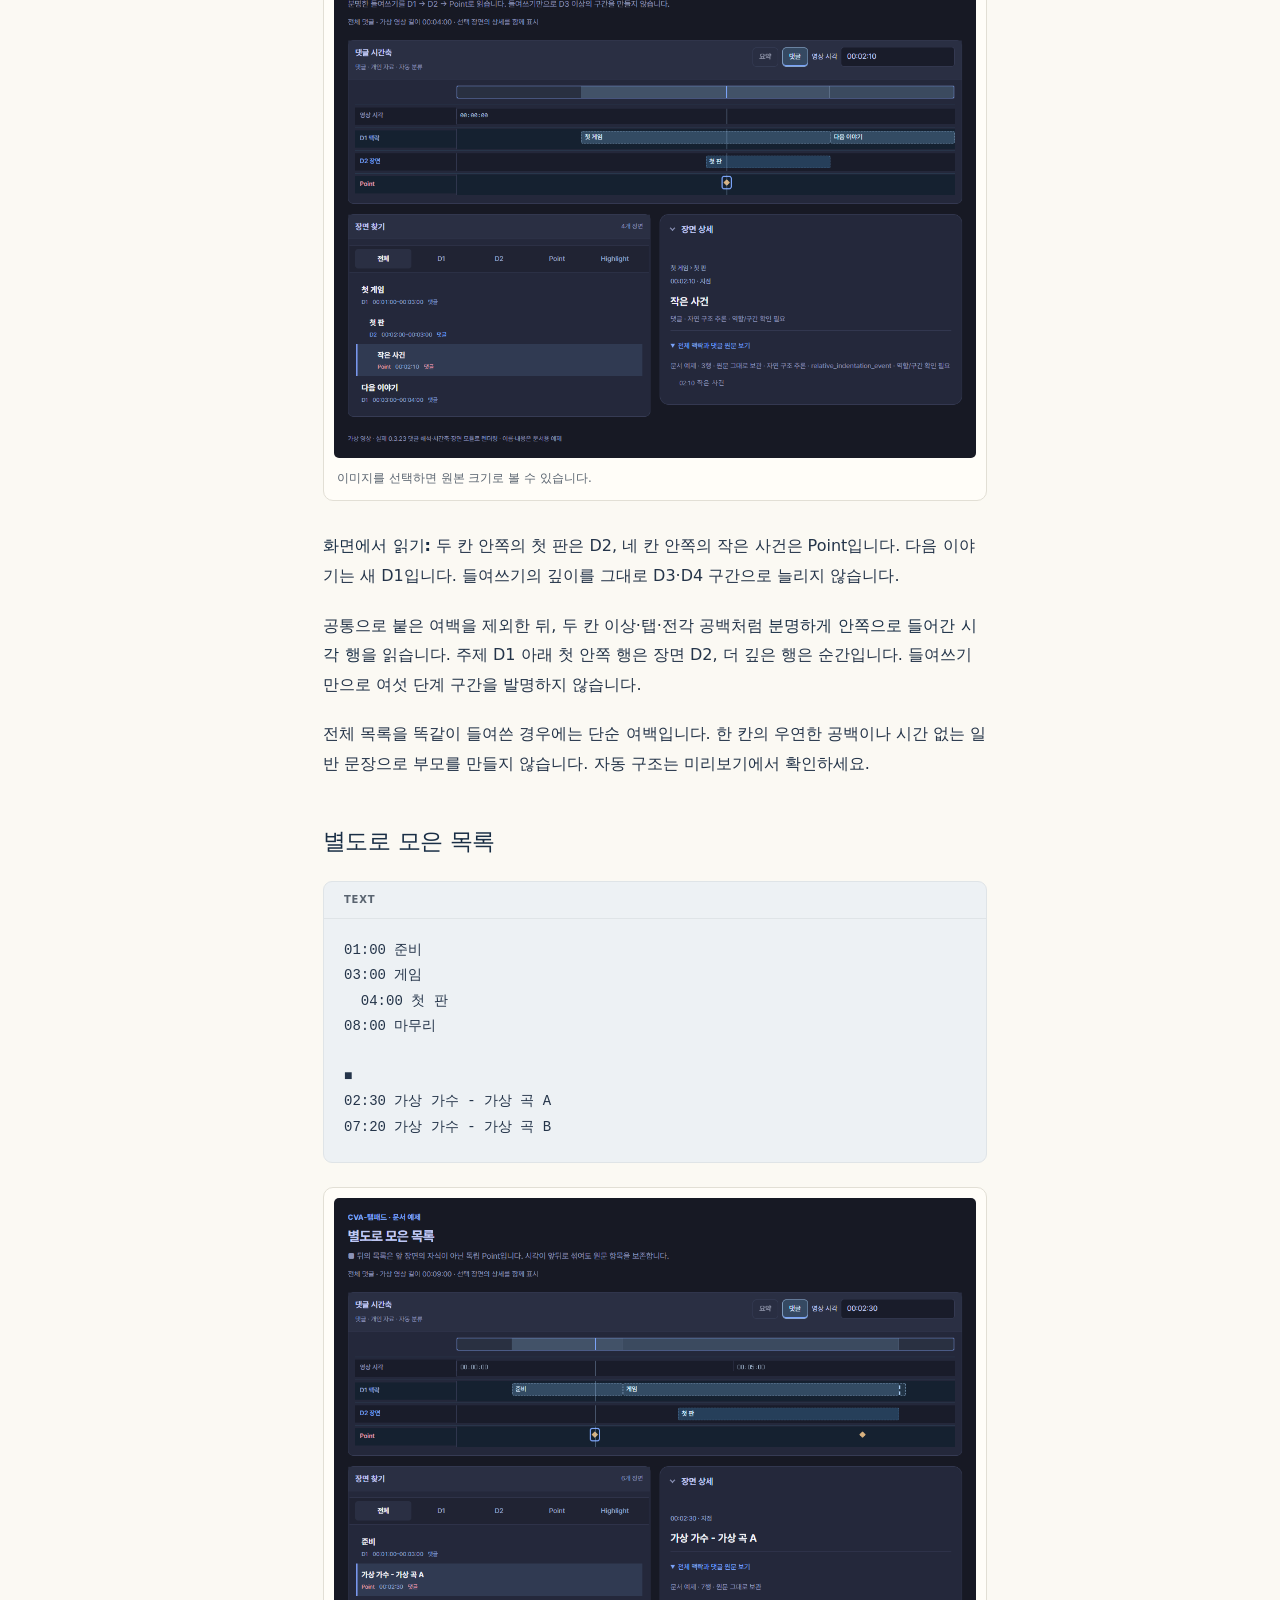
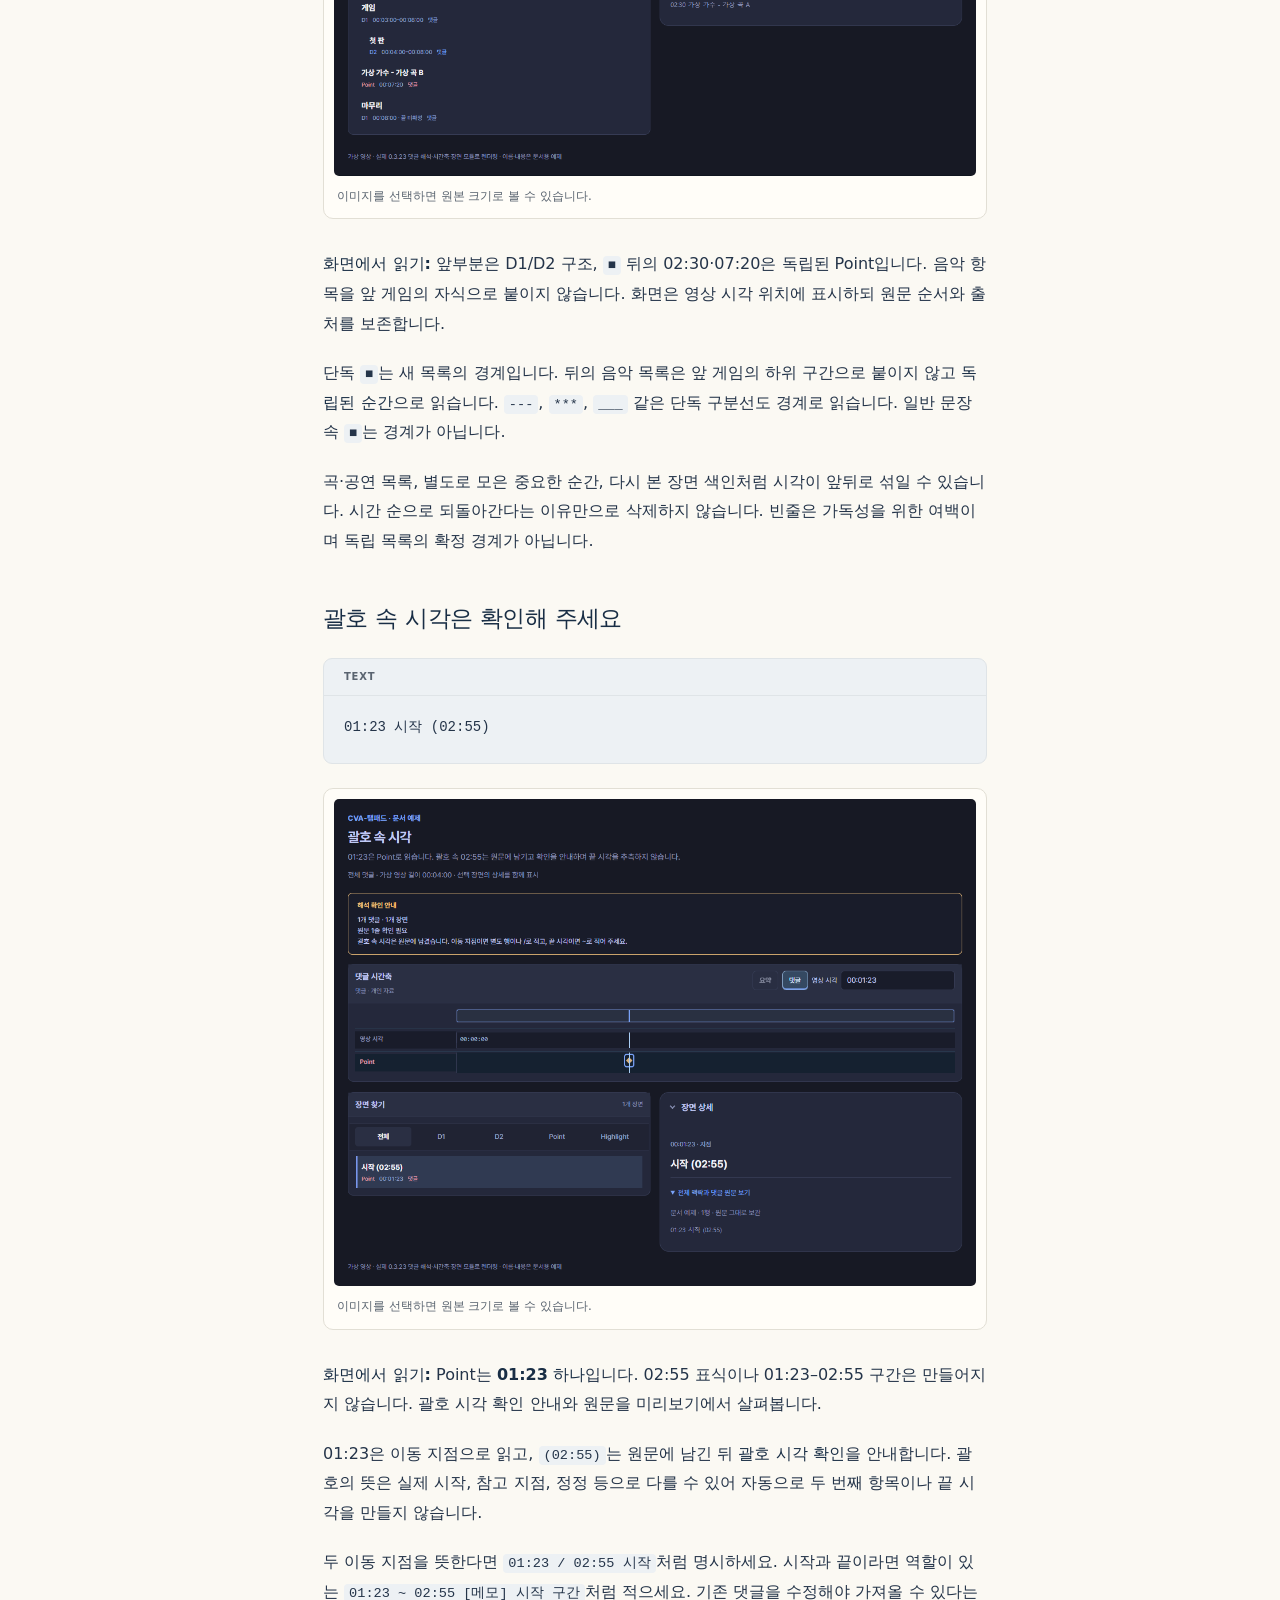
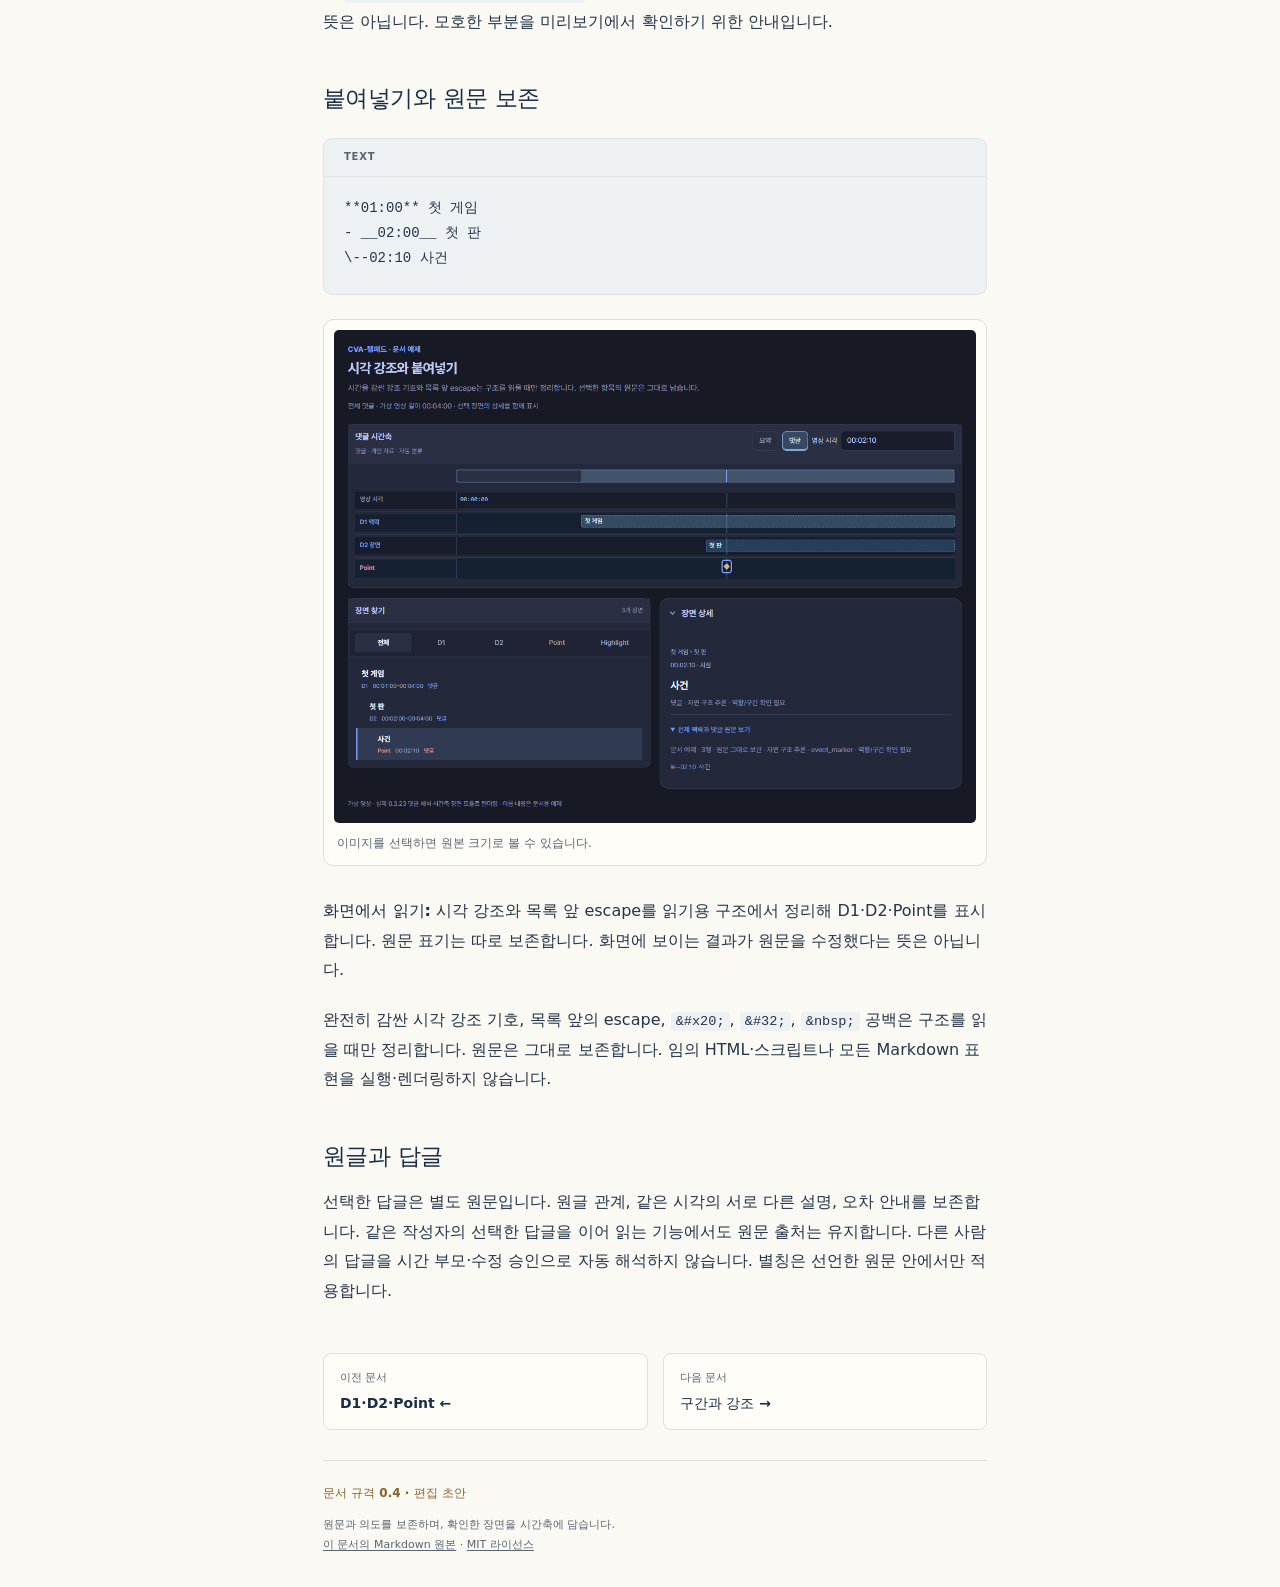
==== commit 7b0a72f7: "docs: explain portable summary timelines and separate glossary navigation" ====
--- a/docs/existing.html
+++ b/docs/existing.html
@@ -20,15 +20,20 @@
     <aside class="sidebar"><details class="nav-drawer" open><summary>문서 목차</summary><nav aria-label="문서"><div class="nav-section" role="group" aria-labelledby="nav-시작하기"><p id="nav-시작하기" class="nav-group">시작하기</p>
 <a href="index.html">빠른 시작</a>
 <a href="formats.html">지원 형태 한눈에</a>
-<a href="timeline.html">시간축 읽는 법</a>
+</div>
+<div class="nav-section" role="group" aria-labelledby="nav-시간축-용어"><p id="nav-시간축-용어" class="nav-group">시간축 용어</p>
+<a href="timeline.html">D1·D2·Point</a>
 </div>
 <div class="nav-section" role="group" aria-labelledby="nav-작성과-읽기"><p id="nav-작성과-읽기" class="nav-group">작성과 읽기</p>
 <a href="existing.html" aria-current="page">기존 댓글 읽기</a>
 <a href="ranges.html">구간과 강조</a>
 <a href="people.html">인물과 합방</a>
 </div>
+<div class="nav-section" role="group" aria-labelledby="nav-자료-가져오기"><p id="nav-자료-가져오기" class="nav-group">자료 가져오기</p>
+<a href="summary.html">요약과 JSON 가져오기</a>
+<a href="files.html">파일 형식과 예제</a>
+</div>
 <div class="nav-section" role="group" aria-labelledby="nav-더-알아보기"><p id="nav-더-알아보기" class="nav-group">더 알아보기</p>
-<a href="files.html">파일 가져오기</a>
 <a href="limits.html">한계와 문제 해결</a>
 <a href="reference.html">규격과 검증</a>
 </div></nav><div class="sidebar-foot"><span>지원 기준 0.3.23 후보</span><a href="https://github.com/ttaem00/cva-ttaempad-timeline-spec">공개 문서 저장소 ↗</a></div></details></aside>
@@ -91,7 +96,7 @@
 <p><strong>화면에서 읽기:</strong> 시각 강조와 목록 앞 escape를 읽기용 구조에서 정리해 D1·D2·Point를 표시합니다. 원문 표기는 따로 보존합니다. 화면에 보이는 결과가 원문을 수정했다는 뜻은 아닙니다.</p>
 <p>완전히 감싼 시각 강조 기호, 목록 앞의 escape, <code>&amp;#x20;</code>, <code>&amp;#32;</code>, <code>&amp;nbsp;</code> 공백은 구조를 읽을 때만 정리합니다. 원문은 그대로 보존합니다. 임의 HTML·스크립트나 모든 Markdown 표현을 실행·렌더링하지 않습니다.</p>
 <h2 id="원글과-답글">원글과 답글</h2>
-<p>선택한 답글은 별도 원문입니다. 원글 관계, 같은 시각의 서로 다른 설명, 오차 안내를 보존합니다. 같은 작성자의 선택한 답글을 이어 읽는 기능에서도 원문 출처는 유지합니다. 다른 사람의 답글을 시간 부모·수정 승인으로 자동 해석하지 않습니다. 별칭은 선언한 원문 안에서만 적용합니다.</p></article><nav class="page-turn" aria-label="이전 다음 문서"><a href="timeline.html"><small>이전 문서</small><span>시간축 읽는 법 ←</span></a><a href="ranges.html"><small>다음 문서</small><span>구간과 강조 →</span></a></nav><footer><p class="doc-meta">문서 규격 0.4 · 편집 초안</p>원문과 의도를 보존하며, 확인한 장면을 시간축에 담습니다.<br><a href="source/existing.md">이 문서의 Markdown 원본</a> · <a href="https://github.com/ttaem00/cva-ttaempad-timeline-spec/blob/main/LICENSE">MIT 라이선스</a></footer></main>
+<p>선택한 답글은 별도 원문입니다. 원글 관계, 같은 시각의 서로 다른 설명, 오차 안내를 보존합니다. 같은 작성자의 선택한 답글을 이어 읽는 기능에서도 원문 출처는 유지합니다. 다른 사람의 답글을 시간 부모·수정 승인으로 자동 해석하지 않습니다. 별칭은 선언한 원문 안에서만 적용합니다.</p></article><nav class="page-turn" aria-label="이전 다음 문서"><a href="timeline.html"><small>이전 문서</small><span>D1·D2·Point ←</span></a><a href="ranges.html"><small>다음 문서</small><span>구간과 강조 →</span></a></nav><footer><p class="doc-meta">문서 규격 0.4 · 편집 초안</p>원문과 의도를 보존하며, 확인한 장면을 시간축에 담습니다.<br><a href="source/existing.md">이 문서의 Markdown 원본</a> · <a href="https://github.com/ttaem00/cva-ttaempad-timeline-spec/blob/main/LICENSE">MIT 라이선스</a></footer></main>
     <aside class="toc"><nav aria-label="현재 문서 목차"><p>이 문서에서</p><a class="toc-depth-2" href="#자연-목차">자연 목차</a><a class="toc-depth-2" href="#명확한-상대-들여쓰기">명확한 상대 들여쓰기</a><a class="toc-depth-2" href="#별도로-모은-목록">별도로 모은 목록</a><a class="toc-depth-2" href="#괄호-속-시각은-확인해-주세요">괄호 속 시각은 확인해 주세요</a><a class="toc-depth-2" href="#붙여넣기와-원문-보존">붙여넣기와 원문 보존</a><a class="toc-depth-2" href="#원글과-답글">원글과 답글</a></nav></aside>
   </div>
   <dialog id="search-dialog" aria-labelledby="search-title"><form method="dialog" class="search-head"><h2 id="search-title">문서 검색</h2><button aria-label="검색 닫기">닫기</button></form><label for="search-input">찾을 내용</label><input id="search-input" type="search" placeholder="예: 들여쓰기, 괄호, 합방" autocomplete="off"><p id="search-status" role="status">단어를 입력하면 문서를 찾습니다.</p><div id="search-results"></div></dialog>
